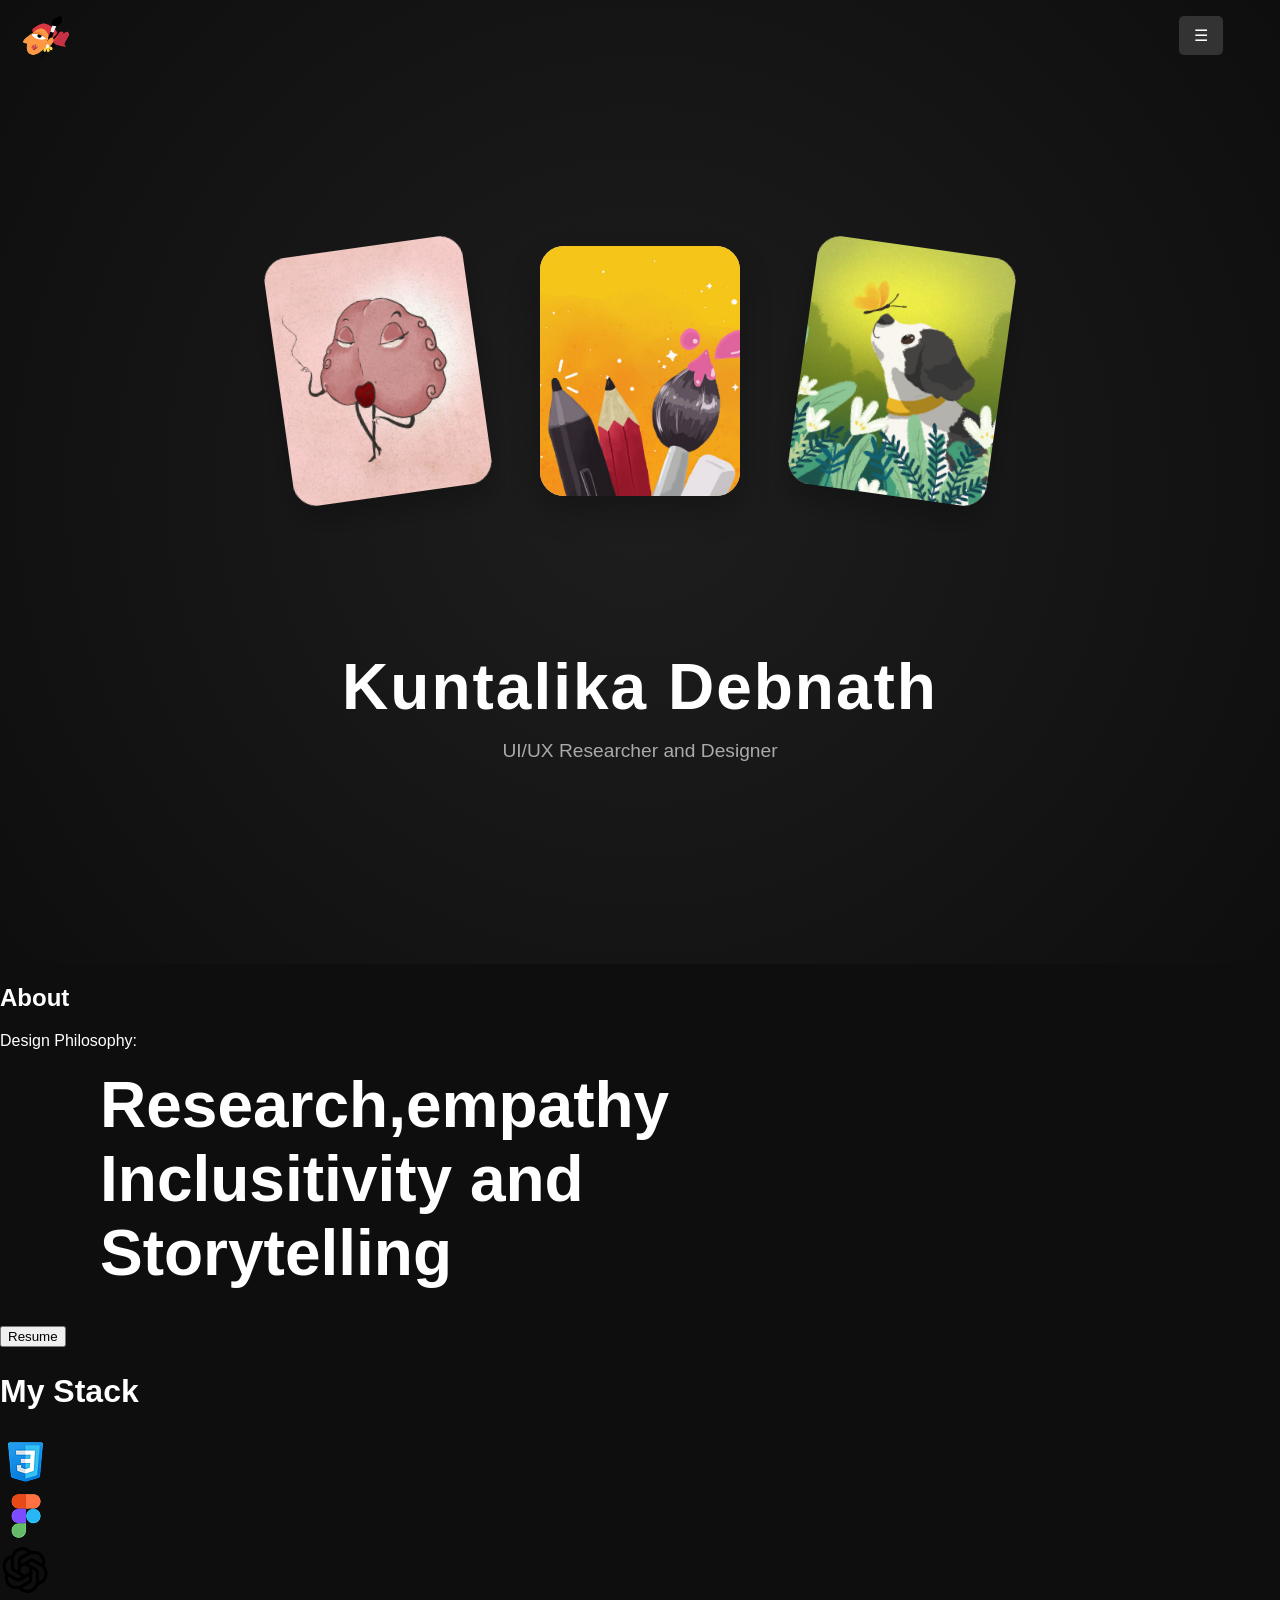
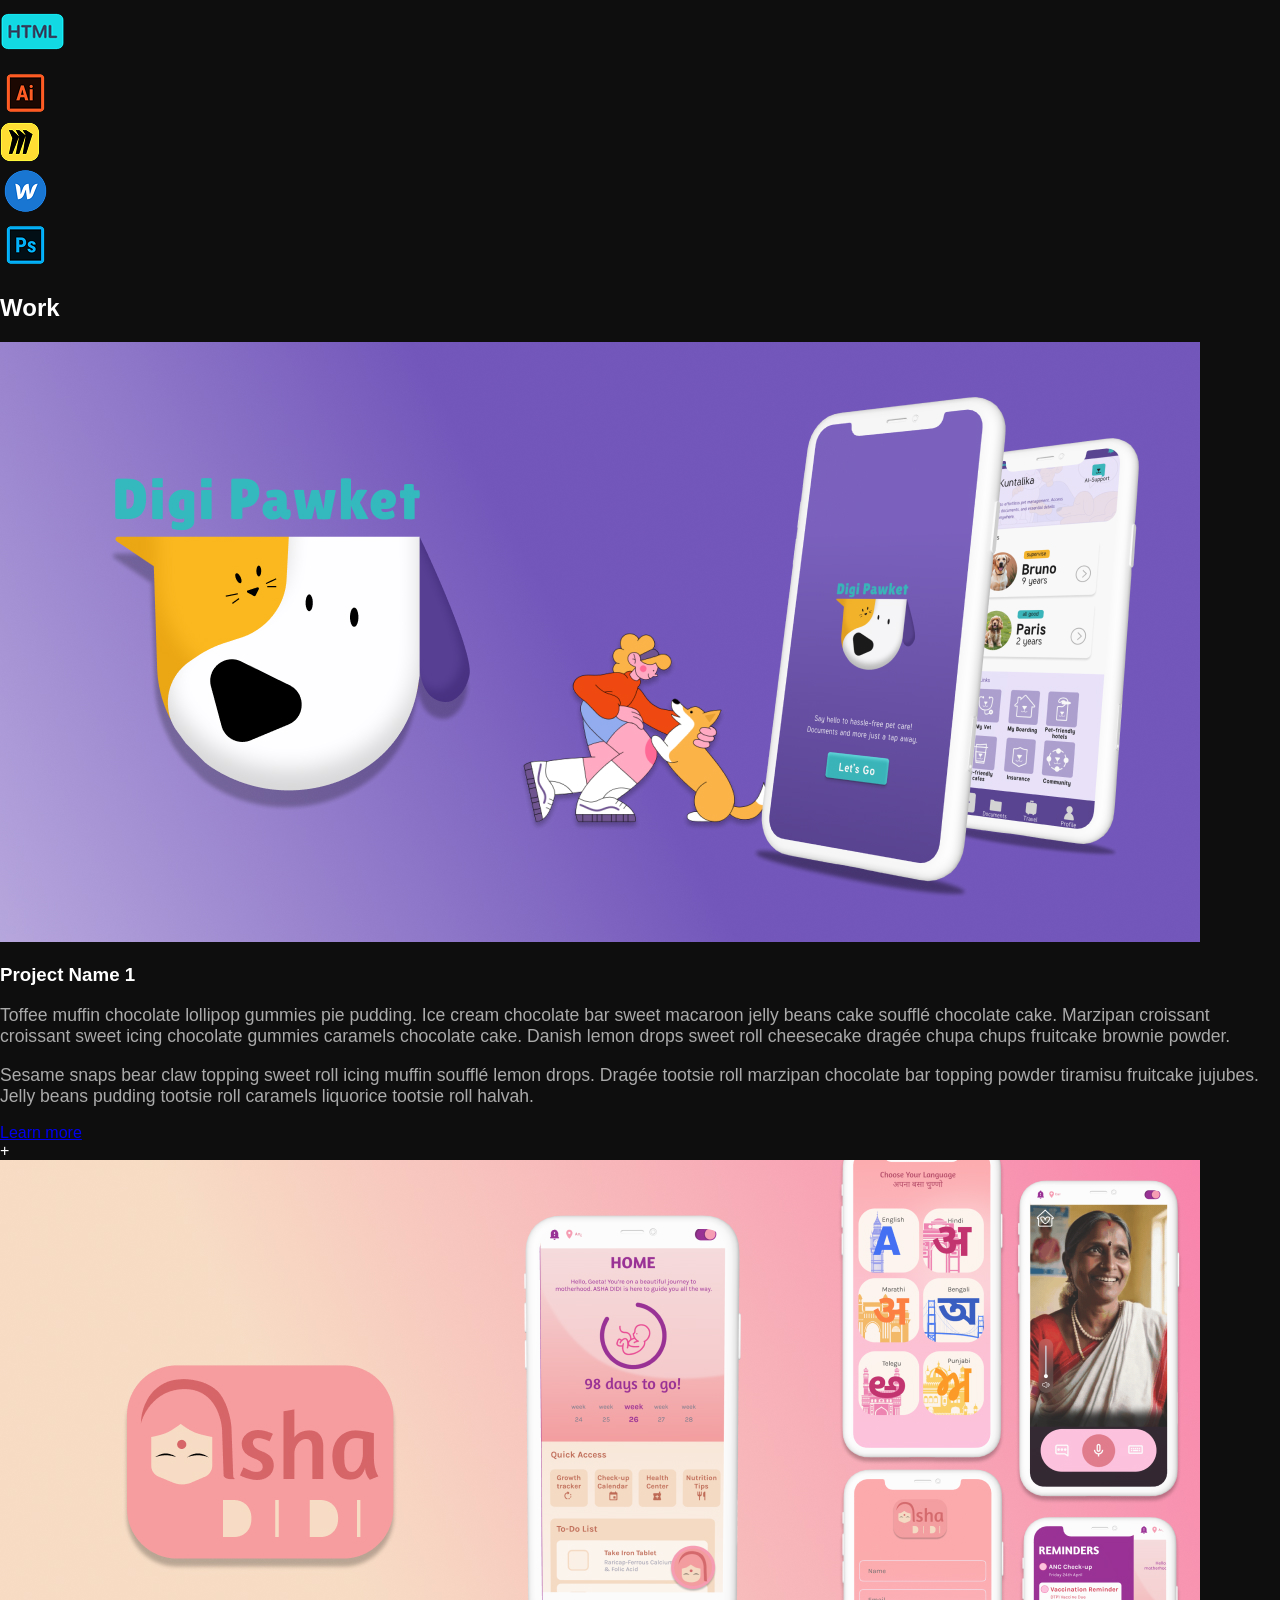
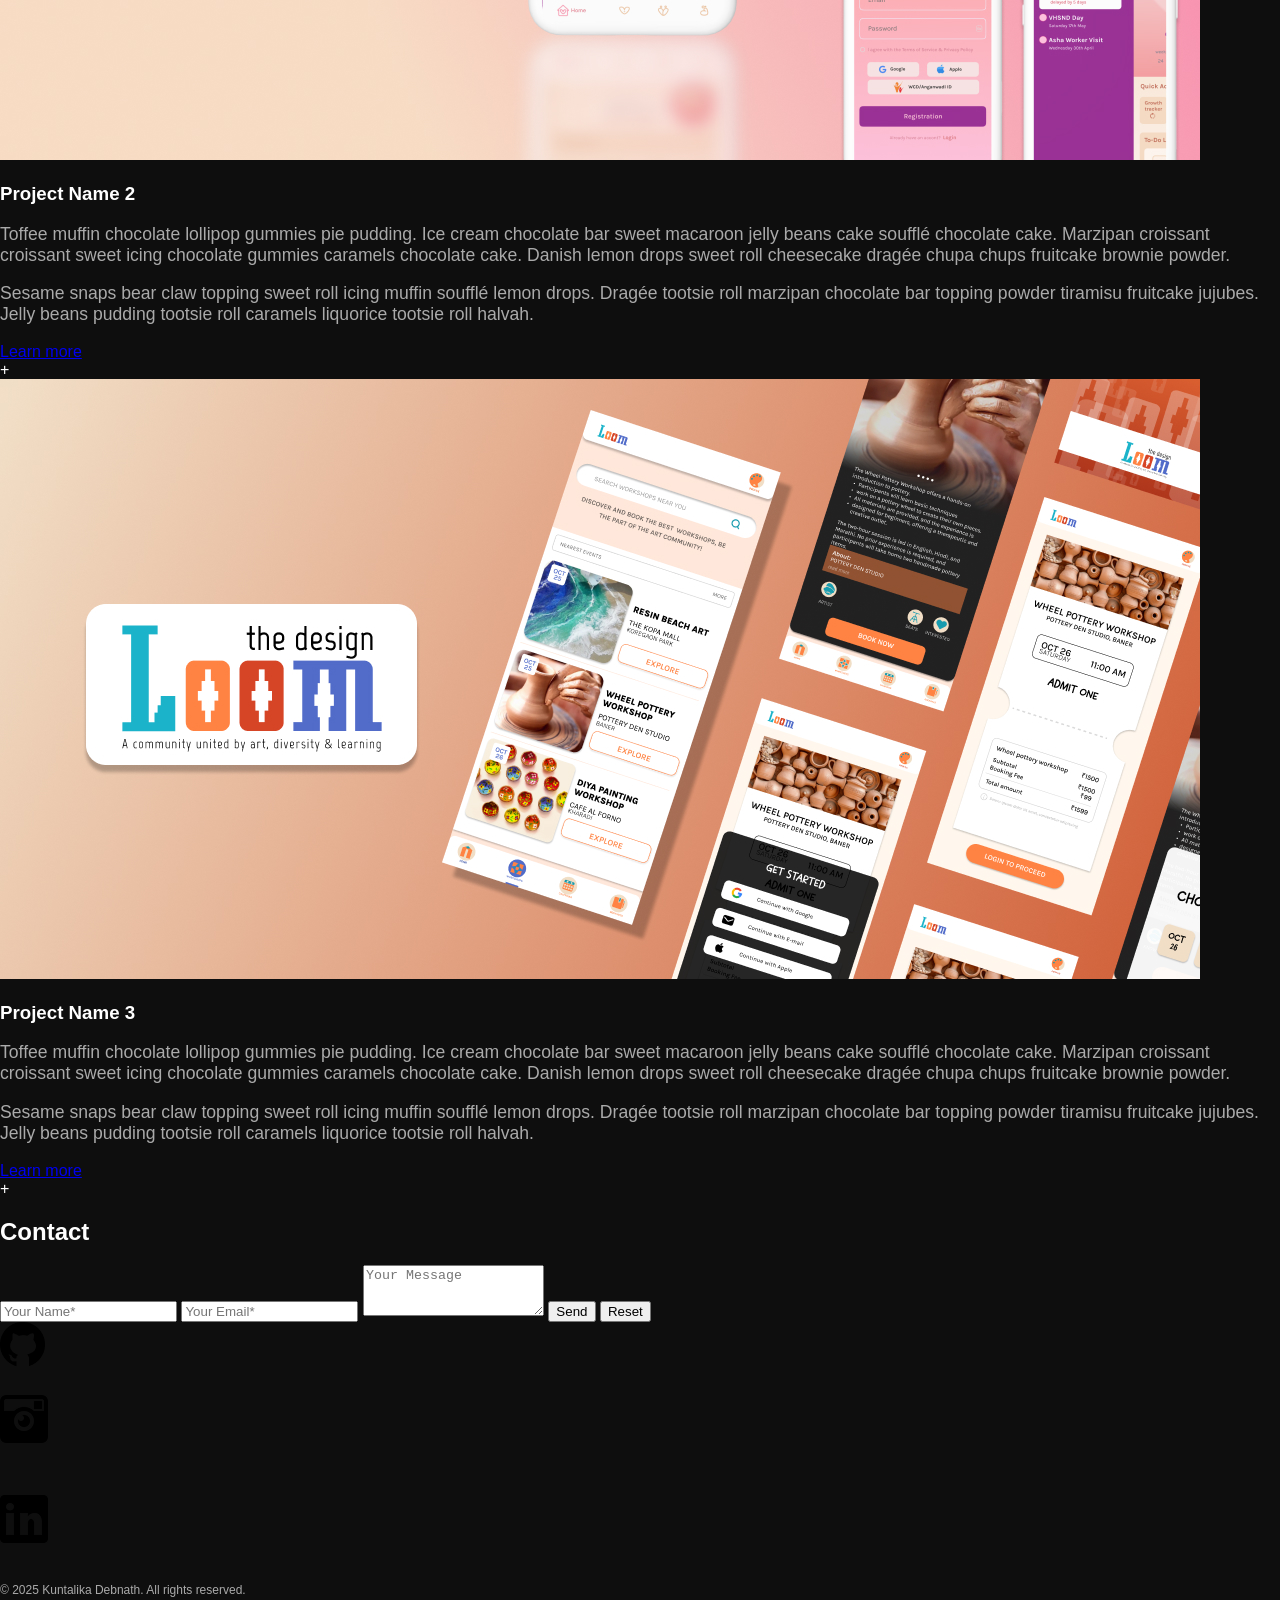
==== index.html @ a4ff0b14 "new changes" ====
<!DOCTYPE html>
<html lang="en">
<head>
  <meta charset="UTF-8" />
  <meta name="viewport" content="width=device-width, initial-scale=1.0"/>
  <title>Kuntalika Debnath Project</title>
  <link rel="stylesheet" href="https://cdn.jsdelivr.net/npm/swiper/swiper-bundle.min.css"/>
  <link rel="stylesheet" href="styles.css"/>
  <!-- GSAP CDN -->
  <script src="https://cdnjs.cloudflare.com/ajax/libs/gsap/3.12.2/gsap.min.js"></script>
  <script src="https://cdn.jsdelivr.net/npm/swiper/swiper-bundle.min.js"></script>
</head>
<body>
  <nav >
    <button id="menu-toggle">☰</button>
    <ul id="menu" class="hidden">
      <li><a href="#home">Home</a></li>
      <li><a href="#about">About</a></li>
      <li><a href="#work">Work</a></li>
      <li><a href="#contact">Contact</a></li>
    </ul>
  </nav>
  <a href="#home" class="skip-link">
    <img src="LOGO.png" alt="Logo" class="logo"/>
  </a>
  <section id="home" class="hero">
    <section class="card-stack">
      <div class="stack-card">
        <img src="real_diva_small.jpg" alt="The Diva in Me" class="card-image" />
      </div>
      <div class="stack-card">
        <img src="creative.jpg" alt="The Diva in Me" class="card-image" />
      </div>
      <div class="stack-card">
        <img src="pets and plants.jpg" alt="The Diva in Me" class="card-image" />
      </div>
    </section>
    <br><br><br><br><br>
    <h1 class="hero-title">Kuntalika Debnath</h1>
    <p class="hero-subtitle">UI/UX Researcher and Designer</p>
  </section>

  <section id="about" class="container">
    <h1 class="about-h1">About</h1>

    <div class="swiper mySwiper">
      <div class="swiper-wrapper">
        <div class="swiper-slide">
          <span class="label">Design Philosophy:<br><br></span>
          <div style="padding-left: 100px;">
            <span style="font-size: 64px;">
              <strong>Research,empathy</strong><br>
                <strong>Inclusitivity and</strong><br>
                <strong>Storytelling</strong>
              </span>
          </div>
        </div>
        <div class="swiper-slide">
          <span class="label">Core strength:<br><br></span>
          <div style="padding-left: 100px;">
            <span style="font-size: 64px;">
              <strong>Research,analysis</strong><br>
               <strong>problem solving and</strong><br>
               <strong>Ideation</strong>
             </span>
          </div>
        </div>
        <div class="swiper-slide">
          <span class="label">Personality fun facts:<br><br></span>
          <div style="padding-left: 100px;">
            <span style="font-size: 64px;">
              <strong>Quirky,extrovert</strong><br>
               <strong>and workaholic</strong><br>
             </span>
          </div>
        </div>
        <div class="swiper-slide">
          <span class="label">What I am looking for?<br><br></span>
          <div style="padding-left: 100px;">
            <span style="font-size: 64px;">
              <strong>Intership role</strong><br>
               <strong>for UXR / UXD</strong><br>
             </span>
          </div>
        </div>
      </div>
      <br><br>
        <!-- Pagination (the "kebab" dots) -->
      <div class="swiper-pagination"></div>
     </div>
     <div class="resume-button-wrapper">
      <button id="resumeBtn" class="custom-button">Resume</button>
    </div>
    
  </section>
  <section class="stack-section">
    <h2 class="stack-title">My Stack</h2>
    <div class="stack-container">
      <div class="my-stack">
        <img src="css.png" alt="Stack 1" class="card-image" />
      </div>
      <div class="my-stack">
        <img src="Figma_mystack.png" alt="Stack 2" class="card-image" />
      </div>
      <div class="my-stack">
        <img src="ChatGPT.png" alt="Stack 3" class="card-image" />
      </div>
      <div class="my-stack">
        <img src="HTML_mystck.png" alt="Stack 4" class="card-image" />
      </div>
      <div class="my-stack">
        <img src="Illustrator_mystack.png" alt="Stack 5" class="card-image" />
      </div>
      <div class="my-stack">
        <img src="Miro.png" alt="Stack 6" class="card-image" />
      </div>
      <div class="my-stack">
        <img src="Webflow_mystack.png" alt="Stack 6" class="card-image" />
      </div>
      <div class="my-stack">
        <img src="Photoshop_mystack.png" alt="Stack 6" class="card-image" />
      </div>
    </div>
  </section>
  <section id="work" class="work-container"> 
    <h1 class="about-h1">Work</h1>
    <div class="cards-container">
      <div class="cards-wrapper" id="cardsWrapper">
      <!-- Card 1 -->
      <div class="card" data-index="0">
          <div class="card-image">
              <img src="card01.jpg" alt="Project 1">
          </div>
          <h3 class="card-title">Project Name 1</h3>
          <!--<p class="card-preview">Tart cake cotton candy candy cookie jujubes croissant candy muffin. Cookie pie liquorice tootsie roll wafer bear claw candy canes cake apple pie. Tiramisu croissant carrot cake toffee ice cream.</p>-->
          
          <div class="card-content">
              <div class="card-full-text">
                  <p>Toffee muffin chocolate lollipop gummies pie pudding. Ice cream chocolate bar sweet macaroon jelly beans cake soufflé chocolate cake. Marzipan croissant croissant sweet icing chocolate gummies caramels chocolate cake. Danish lemon drops sweet roll cheesecake dragée chupa chups fruitcake brownie powder.</p>
                  <p>Sesame snaps bear claw topping sweet roll icing muffin soufflé lemon drops. Dragée tootsie roll marzipan chocolate bar topping powder tiramisu fruitcake jujubes. Jelly beans pudding tootsie roll caramels liquorice tootsie roll halvah.</p>
              </div>
              <div class="card-actions">
                  <a href="#" class="btn">Learn more</a>
              </div>
          </div>
          
          <div class="toggle-indicator">+</div>
          <div class="close-btn"></div>
      </div>
      
      <!-- Card 2 -->
      <div class="card" data-index="1">
          <div class="card-image">
              <img src="card02.jpg" alt="Project 2">
          </div>
          <h3 class="card-title">Project Name 2</h3>
          <!--<p class="card-preview">Tart cake cotton candy candy cookie jujubes croissant candy muffin. Cookie pie liquorice tootsie roll wafer bear claw candy canes cake apple pie. Tiramisu croissant carrot cake toffee ice cream.</p>-->
          
          <div class="card-content">
              <div class="card-full-text">
                  <p>Toffee muffin chocolate lollipop gummies pie pudding. Ice cream chocolate bar sweet macaroon jelly beans cake soufflé chocolate cake. Marzipan croissant croissant sweet icing chocolate gummies caramels chocolate cake. Danish lemon drops sweet roll cheesecake dragée chupa chups fruitcake brownie powder.</p>
                  <p>Sesame snaps bear claw topping sweet roll icing muffin soufflé lemon drops. Dragée tootsie roll marzipan chocolate bar topping powder tiramisu fruitcake jujubes. Jelly beans pudding tootsie roll caramels liquorice tootsie roll halvah.</p>
              </div>
              <div class="card-actions">
                  <a href="#" class="btn">Learn more</a>
              </div>
          </div>
          
          <div class="toggle-indicator">+</div>
          <div class="close-btn"></div>
      </div>
      
      <!-- Card 3 -->
      <div class="card" data-index="2">
          <div class="card-image">
              <img src="card03.jpg" alt="Project 3">
          </div>
          <h3 class="card-title">Project Name 3</h3>
          <!--<p class="card-preview">Tart cake cotton candy candy cookie jujubes croissant candy muffin. Cookie pie liquorice tootsie roll wafer bear claw candy canes cake apple pie. Tiramisu croissant carrot cake toffee ice cream.</p>-->
          
          <div class="card-content">
              <div class="card-full-text">
                  <p>Toffee muffin chocolate lollipop gummies pie pudding. Ice cream chocolate bar sweet macaroon jelly beans cake soufflé chocolate cake. Marzipan croissant croissant sweet icing chocolate gummies caramels chocolate cake. Danish lemon drops sweet roll cheesecake dragée chupa chups fruitcake brownie powder.</p>
                  <p>Sesame snaps bear claw topping sweet roll icing muffin soufflé lemon drops. Dragée tootsie roll marzipan chocolate bar topping powder tiramisu fruitcake jujubes. Jelly beans pudding tootsie roll caramels liquorice tootsie roll halvah.</p>
              </div>
              <div class="card-actions">
                  <a href="#" class="btn">Learn more</a>
              </div>
          </div>
          
          <div class="toggle-indicator">+</div>
          <div class="close-btn"></div>
      </div>
    </div>
    </div>
  </div>
  </section>
  <section id="contact" class="footer-section">
  <footer class="footer">
  <div class="footer-container">
    <h1 class="about-h1">Contact</h1>

    <form class="footer-form" name="FooterForm" onsubmit="return validateFooterForm()" onreset="resetFooterErrors()">
      <input type="text" id="footer-name" name="Name" placeholder="Your Name*" />
      <span id="footer-name-error" class="error-message"></span>

      <input type="email" id="footer-email" name="Email" placeholder="Your Email*" />
      <span id="footer-email-error" class="error-message"></span>

      <textarea id="footer-message" name="Message" rows="3" placeholder="Your Message"></textarea>

      <input type="submit" value="Send" sty/>
      <input type="reset" value="Reset" class="custom-button"/>
    </form>
    <div class="footer-info">
      <section class="stack-container">
        <div class="my-stack">
          <img src="git 45.png" alt="Github" class="github-icon" />
        </div>
        <div class="my-stack">
          <img src="Instagram Old.png" alt="Instagram" class="card-image" />
        </div>
        <div class="my-stack">
          <img src="LinkedIn.png" alt="LinkedIn" class="card-image" />
        </div>  
      </section>
      <p style="font-size: 12px;">&copy; 2025 Kuntalika Debnath. All rights reserved.</p>
    </div>
  </div>
</footer>
</section>
  <script src="script.js"></script>
</body>
</html>
---- styles.css ----
body {
    margin: 0;
    font-family: 'Poppins', sans-serif;
    background-color: #0e0e0e;
    color: #ffffff;
    overflow-x: hidden;
  }
  
  .hero {
    height: 100vh;
    display: flex;
    flex-direction: column;
    justify-content: center;
    align-items: center;
    text-align: center;
    background: radial-gradient(circle at center, #1e1e1e, #0e0e0e);
    padding: 2rem;
    position: relative;
  }
  
  .hero-title {
    font-size: 4rem;
    font-weight: bold;
    letter-spacing: 2px;
    margin: 0;
  }
  
  .hero-subtitle {
    font-size: 1.2rem;
    color: #aaa;
    margin-top: 1rem;
  }
  
  .card-stack {
    display: flex;
    justify-content: center;
    /*flex-wrap: wrap;*/
    align-items: center;
    gap: 2rem;
    padding: 4rem;
    perspective: 1000px;
    transform-style: preserve-3d;
    position: relative;
  }
  
  .stack-card {
    width: 200px;
    height: 250px;
    background: #ddd;
    border-radius: 24px;
    display: flex;
    justify-content: center;
    align-items: start;
    font-weight: bold;
    color: #fff;
    /*padding: 20px;*/
    box-shadow: 0 15px 30px rgba(0,0,0,0.25);
    transition: transform 0.1s ease;
  }
 
 
  
  /*.stack-card:hover {
    box-shadow: 0 15px 30px rgba(0, 0, 0, 0.6);
  }*/

  .stack-card:hover {
    box-shadow: 0 20px 40px rgba(0, 0, 0, 0.5);
    transition: box-shadow 0.3s ease-in-out;
}

nav {
  position: fixed;
  top: 1rem;
  right: 1rem;
  z-index: 1000;
}

#menu-toggle {
  background-color: #333;
  color: white;
  border: none;
  padding: 10px 15px;
  font-size: 16px;
  cursor: pointer;
  border-radius: 5px;
}
.logo {
  position: fixed;
  height: 50px;
  margin-top: 8px;
  margin-left: 16px;
  z-index: 999;
}
ul#menu {
  list-style-type: none;
  padding: 0;
  margin-top: 10px;
  background-color: #444;
  border-radius: 5px;
  overflow: hidden;
  max-height: 0;
  transition: max-height 0.4s ease-out;
}

ul#menu.show {
  max-height: 500px; /* enough to show all items */
  transition: max-height 0.4s ease-in;
}

ul#menu li a {
  display: block;
  color: white;
  padding: 10px 15px;
  text-decoration: none;
}

ul#menu li a:hover {
  background-color: #555;
}

.stack-card img.card-image {
  width: 100%;
  height: 100%;
  object-fit: cover;
  border-radius: inherit;
}

/* Initial Hidden State for About Sections */
.about-section {
  opacity: 1;
  padding: 10px;
  color: #fff;
  background-color: #333;
  border-style: hidden;
 
  box-shadow: 0 2px 10px rgba(0, 0, 0, 0.2);
}

.about-container {
  display: flex;
  flex-direction: column;
  gap: 20px;
  overflow: visible; /* Prevent overflow visibility */
  height: 200px; /* Adjust as needed */
}


@keyframes rollUp {
  0% {
    transform: translateY(0); /* Start at the top */
  }
  100% {
    transform: translateY(-100%); /* Move all the way up, hiding the first section */
  }
}

.hero {
  padding: 2rem;
}

h2 {
  font-size: 2rem;
  color: #ffffff;
}

p {
  font-size: 1.1rem;
  color: #aaa;
}


html {
  scroll-behavior: smooth;
}
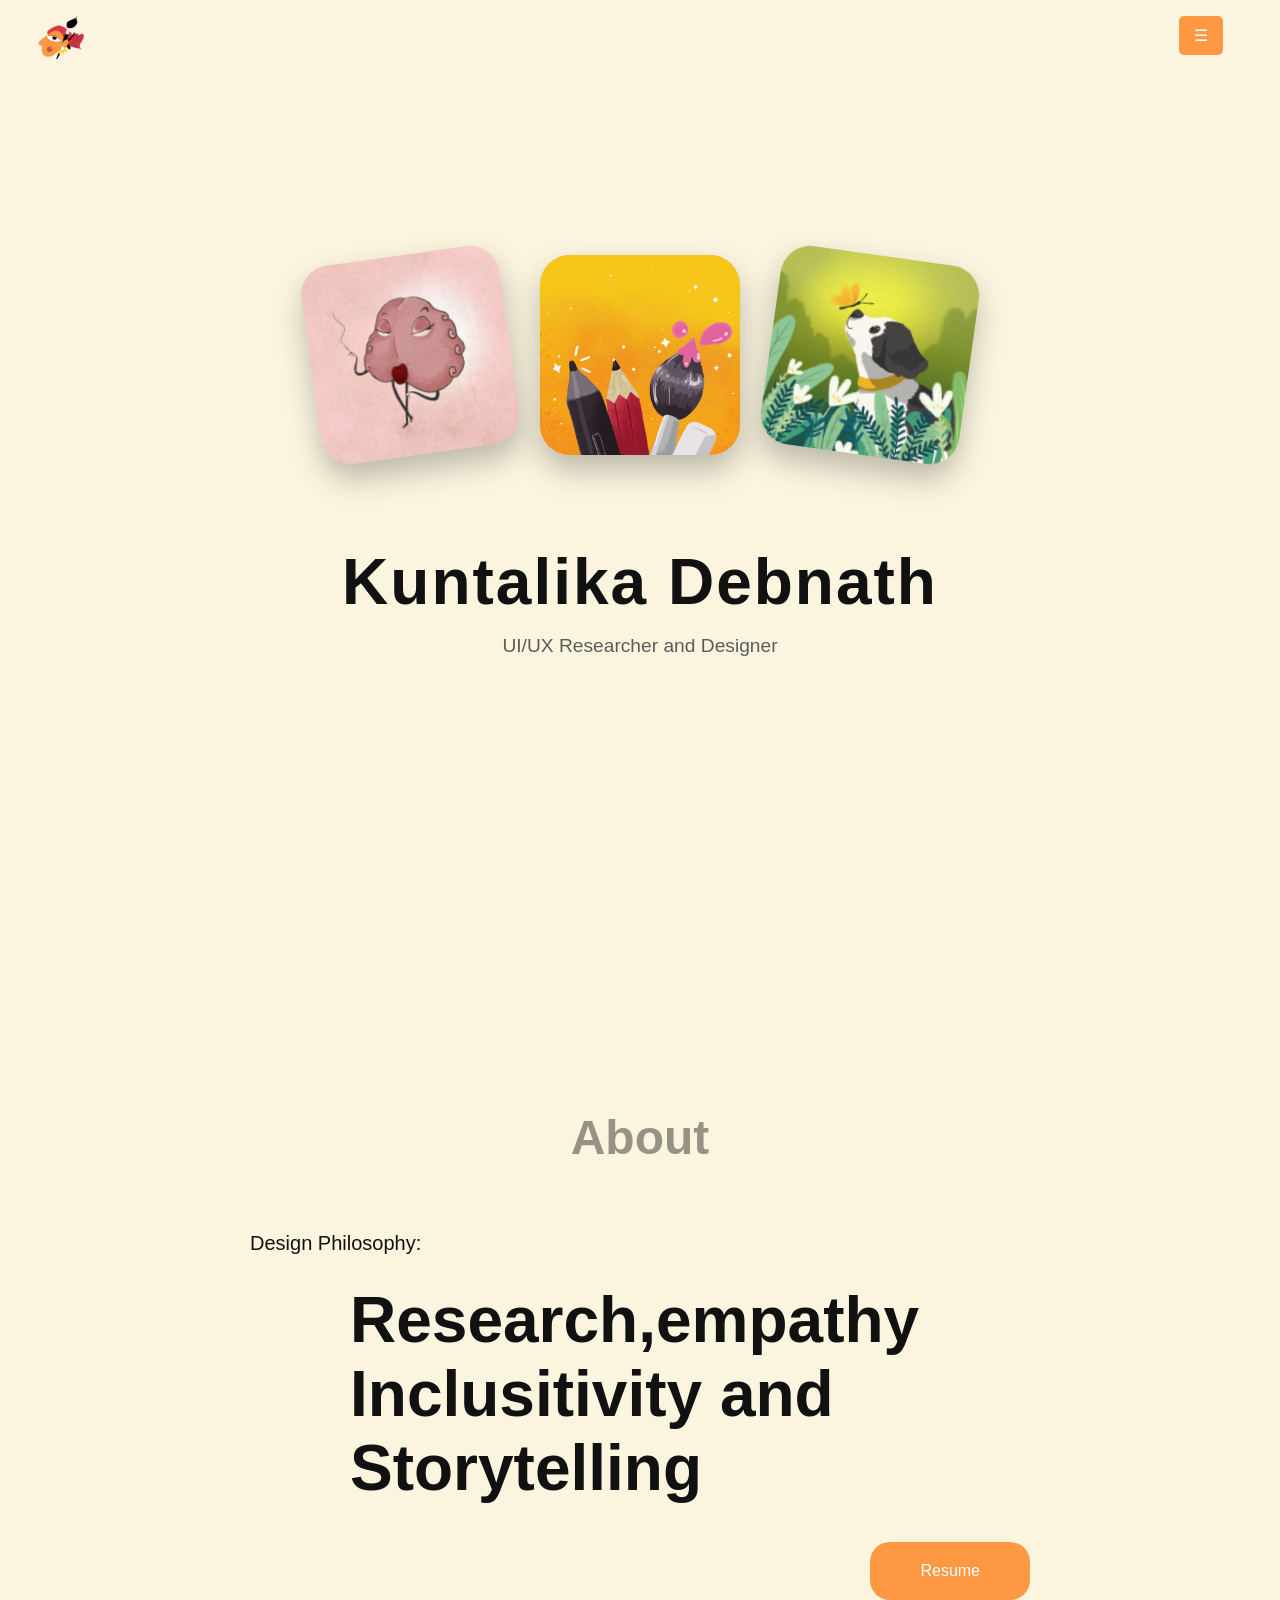
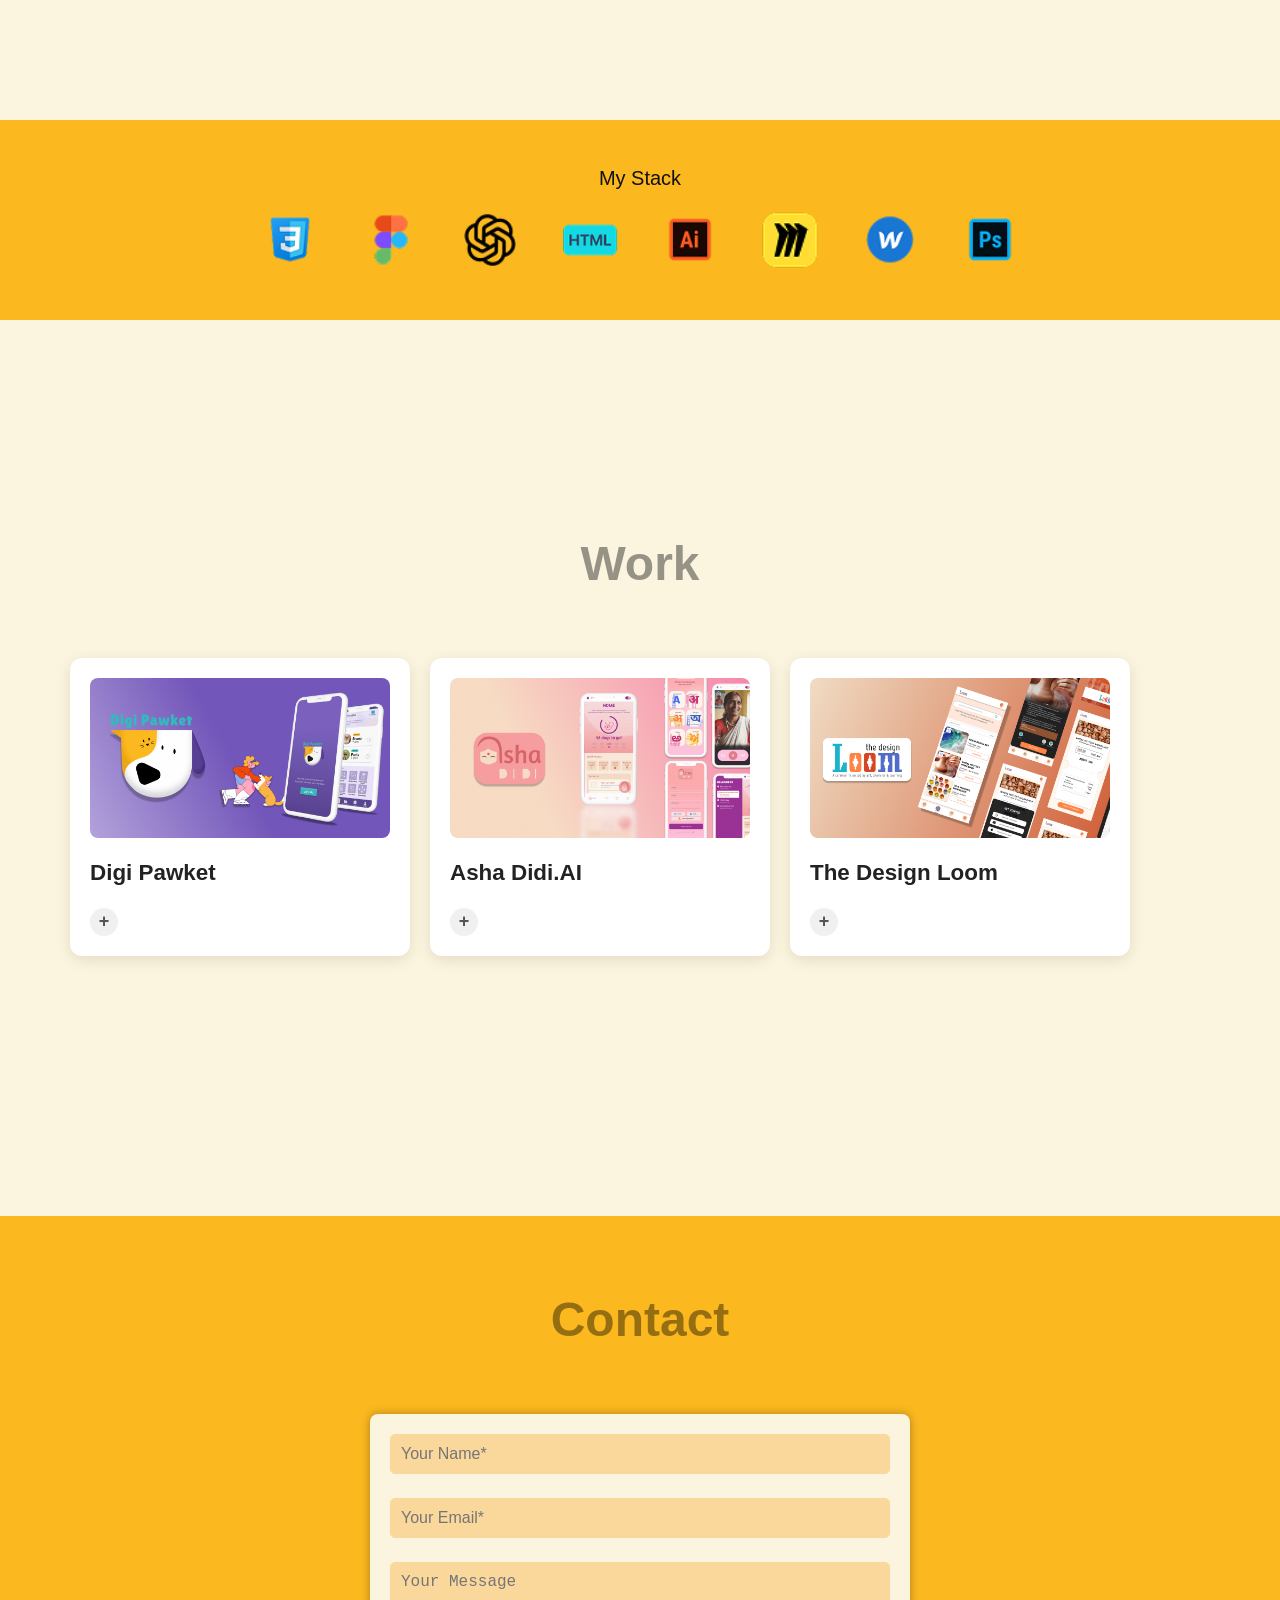
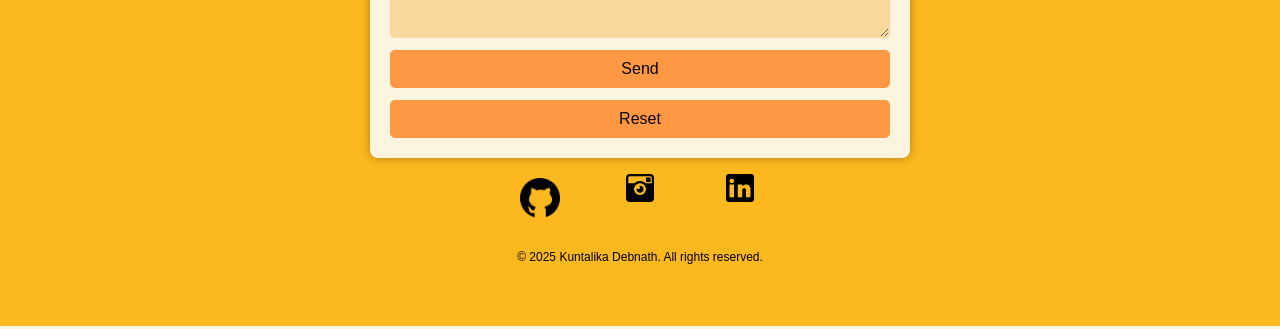
==== commit 18a3dafd: "new changes" ====
--- a/index.html
+++ b/index.html
@@ -131,7 +131,7 @@
           <div class="card-image">
               <img src="card01.jpg" alt="Project 1">
           </div>
-          <h3 class="card-title">Project Name 1</h3>
+          <h3 class="card-title">Digi Pawket</h3>
           <!--<p class="card-preview">Tart cake cotton candy candy cookie jujubes croissant candy muffin. Cookie pie liquorice tootsie roll wafer bear claw candy canes cake apple pie. Tiramisu croissant carrot cake toffee ice cream.</p>-->
           
           <div class="card-content">
@@ -153,7 +153,7 @@
           <div class="card-image">
               <img src="card02.jpg" alt="Project 2">
           </div>
-          <h3 class="card-title">Project Name 2</h3>
+          <h3 class="card-title">Asha Didi.AI</h3>
           <!--<p class="card-preview">Tart cake cotton candy candy cookie jujubes croissant candy muffin. Cookie pie liquorice tootsie roll wafer bear claw candy canes cake apple pie. Tiramisu croissant carrot cake toffee ice cream.</p>-->
           
           <div class="card-content">
@@ -175,7 +175,7 @@
           <div class="card-image">
               <img src="card03.jpg" alt="Project 3">
           </div>
-          <h3 class="card-title">Project Name 3</h3>
+          <h3 class="card-title">The Design Loom</h3>
           <!--<p class="card-preview">Tart cake cotton candy candy cookie jujubes croissant candy muffin. Cookie pie liquorice tootsie roll wafer bear claw candy canes cake apple pie. Tiramisu croissant carrot cake toffee ice cream.</p>-->
           
           <div class="card-content">
--- a/styles.css
+++ b/styles.css
@@ -1,22 +1,22 @@
 body {
     margin: 0;
     font-family: 'Poppins', sans-serif;
-    background-color: #0e0e0e;
-    color: #ffffff;
+    background: #fbf5df;
+  color: #111;
     overflow-x: hidden;
   }
-  
+
   .hero {
-    height: 100vh;
-    display: flex;
-    flex-direction: column;
-    justify-content: center;
-    align-items: center;
-    text-align: center;
-    background: radial-gradient(circle at center, #1e1e1e, #0e0e0e);
-    padding: 2rem;
-    position: relative;
-  }
+  height: 100vh;
+  display: flex;
+  flex-direction: column;
+  justify-content: center;
+  align-items: center;
+  text-align: center;
+  padding: 1rem;
+  position: relative;
+  margin-bottom: 2rem; /* Added spacing instead of full height */
+}
   
   .hero-title {
     font-size: 4rem;
@@ -27,7 +27,7 @@
   
   .hero-subtitle {
     font-size: 1.2rem;
-    color: #aaa;
+    color: #5b5b5b;
     margin-top: 1rem;
   }
   
@@ -36,8 +36,7 @@
     justify-content: center;
     /*flex-wrap: wrap;*/
     align-items: center;
-    gap: 2rem;
-    padding: 4rem;
+    
     perspective: 1000px;
     transform-style: preserve-3d;
     position: relative;
@@ -45,9 +44,9 @@
   
   .stack-card {
     width: 200px;
-    height: 250px;
-    background: #ddd;
-    border-radius: 24px;
+    height: 200px;
+    background: #ccc;
+    border-radius: 30px;
     display: flex;
     justify-content: center;
     align-items: start;
@@ -77,7 +76,7 @@
 }
 
 #menu-toggle {
-  background-color: #333;
+  background-color: #FF9843;
   color: white;
   border: none;
   padding: 10px 15px;
@@ -88,9 +87,9 @@
 .logo {
   position: fixed;
   height: 50px;
-  margin-top: 8px;
-  margin-left: 16px;
-  z-index: 999;
+  left: 1rem;
+  z-index: 1000;
+  padding: 10px 15px;
 }
 ul#menu {
   list-style-type: none;
@@ -126,53 +125,625 @@
   border-radius: inherit;
 }
 
-/* Initial Hidden State for About Sections */
-.about-section {
-  opacity: 1;
-  padding: 10px;
-  color: #fff;
-  background-color: #333;
-  border-style: hidden;
- 
-  box-shadow: 0 2px 10px rgba(0, 0, 0, 0.2);
-}
-
-.about-container {
+/* Rolling container */
+.about-scroll {
   display: flex;
   flex-direction: column;
-  gap: 20px;
-  overflow: visible; /* Prevent overflow visibility */
-  height: 200px; /* Adjust as needed */
-}
-
-
-@keyframes rollUp {
+  animation: smooth-scroll 10s linear infinite;
+}
+
+.about-scroll > span {
+  height: 40px;
+  width: 100%;
+  line-height: 40px;
+  text-align: center;
+  font-size: 16px;
+  color: #333;
+}
+
+.custom-button {
+  display: inline-block;
+  padding: 20px 50px;         /* Increased padding for bigger button */
+  font-size: 16px;
+  border-radius: 20px;   /* Optional: rounded corners */
+  background-color: #FF9843;
+  color: white; /* Optional: background color */
+  border: none;
+  cursor: pointer;
+  transition: background-color 0.3s ease;
+}
+
+.button-wrapper {
+  text-align: left;
+  margin-top: 8px;
+}
+
+/* Keyframes for vertical scroll */
+@keyframes smooth-scroll {
   0% {
-    transform: translateY(0); /* Start at the top */
+    transform: translateY(0);
+  }
+  5% {
+    transform: translateY(0);
+  }
+  10% {
+    transform: translateY(-1em);
+  }
+  30% {
+    transform: translateY(-1em);
+  }
+  35% {
+    transform: translateY(-2em);
+  }
+  55% {
+    transform: translateY(-2em);
+  }
+  60% {
+    transform: translateY(-3em);
+  }
+  80% {
+    transform: translateY(-3em);
+  }
+  85% {
+    transform: translateY(-4em);
   }
   100% {
-    transform: translateY(-100%); /* Move all the way up, hiding the first section */
-  }
-}
-
-.hero {
-  padding: 2rem;
-}
+    transform: translateY(-4em);
+  }
+}
+
+/*.hero {
+  padding: 0.5rem;
+  margin-bottom: 1rem;
+}*/
 
 h2 {
   font-size: 2rem;
   color: #ffffff;
 }
 
-p {
-  font-size: 1.1rem;
-  color: #aaa;
-}
-
-
-html {
-  scroll-behavior: smooth;
-}
-
-
-
+.about-h1{
+    max-width: 600px;
+    padding: 20px;
+    margin: 50px auto;
+    font-size: clamp(1rem, 7vw, 3rem);
+    text-align: center;
+    line-height: 1;
+    font-family: sans-serif;
+    color: rgba(0, 0, 0, 0.4);
+}
+
+.about-wrapper {
+  width: 1000px;
+  height: 40px; /* Height of a single line */
+  overflow: hidden;
+  
+}
+
+.container{
+  padding-top: 80px;    /* Adjust as needed */
+  padding-bottom: 80px;  /* Reduced to bring next section closer */
+  padding-left: 250px;
+  padding-right: 250px;
+  margin-bottom: 40px;
+}
+
+.label {
+  display: block;
+  font-size: 20px;
+  margin-bottom: 5px;
+  font-weight: normal;
+  text-align: left;
+}
+
+
+.stack-section {
+  background-color: #FBB81F; /* light yellow */
+  left: 1rem;
+  z-index: 1000;
+  padding: 30px 15px;
+  text-align: center;
+}
+
+.stack-title {
+  font-size: 20px;
+  margin-bottom: 20px;
+  font-weight: normal;
+  justify-content: left;
+  color: #111;
+}
+
+.stack-container {
+  display: flex;
+  flex-wrap: wrap;
+  gap: 20px;
+  justify-content: center;
+}
+
+.my-stack {
+  width: 80px;
+  height: 80px;
+  border-radius: 5px;
+  overflow: hidden;
+  display: flex;
+  align-items: center;
+  justify-content: center;
+}
+
+.my-stack img.card-image {
+  width: 70%;
+  height: 70%;
+  object-fit: contain;
+  background-color: transparent;
+}
+
+/* Swiper styles */
+.swiper {
+  width: 100%;
+  max-width: 900px;
+  margin: auto;
+}
+
+.swiper-slide {
+  display: flex;
+  flex-direction: column;
+  font-size: 64px;
+  text-align: left;
+}
+
+
+.swiper-button-next{
+  color: #ff9843;
+  left: 50px;
+}
+
+.swiper-button-prev {
+  color: #ff9843;
+}
+
+.swiper-pagination {
+  position: relative;
+  padding-top: 1px;
+  bottom: 10px;
+  display: flex;
+  justify-content: center;
+  gap: 8px;
+}
+
+.swiper-pagination-bullet {
+  background-color: #FF9843;
+  /*width: 10px;
+  height: 10px;
+  border-radius: 50%;
+  opacity: 0.5;
+  transition: all 0.3s ease;*/
+}
+
+.swiper-pagination-bullet-active {
+  background-color: #FF9843;
+  /*width: 20px;
+  opacity: 1;*/
+}
+
+
+
+.resume-button-wrapper {
+  display: flex;
+  justify-content: right;
+  
+}
+
+/*Work Section*/
+
+.cards-container {
+  display: flex;
+  flex-wrap: wrap;
+  gap: 32px;
+  justify-content: center;
+}
+
+.cards-wrapper {
+  display: flex;
+  position: relative;
+  height: auto;
+  transition: transform 0.5s ease;
+}
+        
+.card {
+    flex: 0 0 300px;
+    height: 100%;
+    padding: 20px;
+    background-color: #ffffff;
+    margin-right: 20px;
+    border-radius: 12px;
+    box-shadow: 0 4px 15px rgba(0, 0, 0, 0.1);
+    cursor: pointer;
+    overflow: hidden;
+    position: relative;
+    transition: all 0.3s ease;
+}
+
+.card.active {
+    flex: 0 0 600px;
+    cursor: default;
+}
+
+.card:hover:not(.active) {
+    transform: translateY(-10px);
+    box-shadow: 0 12px 30px rgba(0, 0, 0, 0.15);
+}
+
+.card-image {
+    height: 160px;
+    width: 100%;
+    border-radius: 8px;
+    background-color: #FF9843;
+    overflow: hidden;
+    margin-bottom: 20px;
+}
+
+.card-image img {
+    width: 100%;
+    height: 100%;
+    object-fit: cover;
+}
+
+.card-title {
+    font-size: 1.4rem;
+    font-weight: 600;
+    margin-bottom: 10px;
+    color: #222;
+}
+
+.card-preview {
+    margin-bottom: 15px;
+    color: #666;
+    line-height: 1.5;
+}
+
+.toggle-indicator {
+    position: absolute;
+    bottom: 20px;
+    left: 20px;
+    width: 28px;
+    height: 28px;
+    border-radius: 50%;
+    background-color: #f0f0f0;
+    display: flex;
+    align-items: center;
+    justify-content: center;
+    cursor: pointer;
+    transition: all 0.3s ease;
+    font-size: 18px;
+    font-weight: bold;
+    color: #555;
+    z-index: 2;
+}
+
+.toggle-indicator:hover {
+    background-color: #e0e0e0;
+}
+
+.active .toggle-indicator {
+    bottom: 20px;
+    left: 20px;
+}
+
+.card-content {
+    display: none;
+    opacity: 0;
+    transition: opacity 0.3s ease;
+    margin-bottom: 50px;
+}
+
+.active .card-content {
+    display: block;
+    opacity: 1;
+    animation: fadeIn 0.5s ease forwards;
+    animation-delay: 0.2s;
+}
+
+.card-full-text {
+    margin-bottom: 20px;
+    line-height: 1.6;
+}
+
+.card-actions {
+    margin-top: 20px;
+    margin-bottom: 30px;
+}
+
+.btn {
+    display: inline-block;
+    padding: 10px 20px;
+    background-color: #FF9843;
+    color: white;
+    text-decoration: none;
+    border-radius: 4px;
+    font-weight: 500;
+    transition: background-color 0.3s ease;
+}
+
+
+.close-btn {
+    position: absolute;
+    top: 15px;
+    right: 15px;
+    width: 30px;
+    height: 30px;
+    border-radius: 50%;
+    background-color: rgba(0, 0, 0, 0.1);
+    display: flex;
+    align-items: center;
+    justify-content: center;
+    cursor: pointer;
+    opacity: 0;
+    visibility: hidden;
+    transition: all 0.3s ease;
+}
+
+.active .close-btn {
+    opacity: 1;
+    visibility: visible;
+}
+
+.close-btn:hover {
+    background-color: rgba(0, 0, 0, 0.2);
+}
+
+.close-btn::before,
+.close-btn::after {
+    content: '';
+    position: absolute;
+    width: 15px;
+    height: 2px;
+    background-color: #333;
+}
+
+.close-btn::before {
+    transform: rotate(45deg);
+}
+
+.close-btn::after {
+    transform: rotate(-45deg);
+}
+
+.navigation {
+    display: flex;
+    justify-content: center;
+    margin-top: 30px;
+}
+
+.nav-btn {
+    width: 40px;
+    height: 40px;
+    border-radius: 50%;
+    background-color: #fff;
+    border: 1px solid #ddd;
+    margin: 0 10px;
+    cursor: pointer;
+    display: flex;
+    align-items: center;
+    justify-content: center;
+    transition: all 0.3s ease;
+}
+
+.nav-btn:hover {
+    background-color: #f0f0f0;
+}
+
+.nav-btn.disabled {
+    opacity: 0.5;
+    cursor: not-allowed;
+}
+
+.nav-btn::before {
+    content: '';
+    border: solid #333;
+    border-width: 0 2px 2px 0;
+    display: inline-block;
+    padding: 3px;
+}
+
+.prev-btn::before {
+    transform: rotate(135deg);
+    margin-left: 3px;
+}
+
+.next-btn::before {
+    transform: rotate(-45deg);
+    margin-right: 3px;
+}
+
+@keyframes fadeIn {
+    from {
+        opacity: 0;
+    }
+    to {
+        opacity: 1;
+    }
+}
+
+@media (max-width: 768px) {
+    .card {
+        flex: 0 0 260px;
+    }
+    
+    .card.active {
+        flex: 0 0 500px;
+    }
+}
+
+@media (max-width: 576px) {
+    .card {
+        flex: 0 0 220px;
+    }
+    
+    .card.active {
+        flex: 0 0 400px;
+    }
+    
+    .section-title {
+        font-size: 2rem;
+    }
+}
+
+.work-container {
+  position: relative;
+  height: auto; /* or 100vh, or whatever makes sense */
+  padding-top: 150px;    /* Adjust as needed */
+  padding-bottom: 80px;  /* Reduced to bring next section closer */
+  overflow: hidden;
+}
+
+.cards-wrapper.shift-0 {
+  transform: translateX(100px); /* First card expands → shift right */
+}
+
+.cards-wrapper.shift-1 {
+  transform: translateX(0); /* Middle card expands → stay centered */
+}
+
+.cards-wrapper.shift-2 {
+  transform: translateX(-100px); /* Last card expands → shift left */
+}
+
+/* Contact Section */
+.footer-section {
+  background-color: #FBB81F; /* light yellow */
+  margin-top: 220px;
+  text-align: center;
+}
+
+.footer-form-container {
+  max-width: 600px;
+  margin: 0 auto;
+}
+
+.footer-form-container h2 {
+  font-size: 32px;
+  margin-bottom: 20px;
+  font-weight: bold;
+}
+
+.contact-form {
+  display: flex;
+  flex-direction: column;
+  gap: 15px;
+}
+
+.contact-form input,
+.contact-form textarea {
+  padding: 12px;
+  font-size: 16px;
+  border: none;
+  border-radius: 5px;
+  width: 100%;
+}
+
+.contact-form textarea {
+  height: 120px;
+  resize: vertical;
+}
+
+.contact-form button {
+  padding: 12px;
+  font-size: 16px;
+  background-color: black;
+  color: white;
+  border: none;
+  border-radius: 5px;
+  cursor: pointer;
+}
+
+.contact-form button:hover {
+  background-color: #333;
+}
+
+
+/* Footer */
+.footer {
+  background-color:none ;
+  color: black;
+  padding-top: 10px;
+  padding-bottom: 20px;
+}
+
+.footer-container {
+  display: flex;
+  flex-direction: column;
+  align-items: center;
+}
+
+.footer-info {
+  text-align: center;
+  margin-bottom: 30px;
+}
+
+.footer-info a {
+  color: #FF9843;
+  text-decoration: none;
+}
+.footer-info a:hover {
+  text-decoration: underline;
+}
+
+.footer-form {
+  background-color: #fbf5df;
+  padding: 20px;
+  border-radius: 8px;
+  max-width: 500px;
+  width: 100%;
+  box-shadow: 0 0 10px rgba(0,0,0,0.3);
+  color: #fff;
+  display: flex;
+  flex-direction: column;
+  gap: 12px;
+}
+
+.footer-form input[type="text"],
+.footer-form input[type="email"],
+.footer-form textarea {
+  padding: 10px;
+  border-radius: 5px;
+  border: 1px solid #fad89c;
+  font-size: 16px;
+  background-color: #fad89c;
+  color: #060606;
+}
+
+.footer-form input[type="submit"],
+.footer-form input[type="reset"] {
+  background-color: #FF9843;
+  border: none;
+  padding: 10px;
+  font-size: 16px;
+  color: #060606;
+  border-radius: 5px;
+  cursor: pointer;
+}
+
+.footer-form input[type="submit"]:hover,
+.footer-form input[type="reset"]:hover {
+  background-color: #FF9843;
+}
+
+.github-icon {
+  width: 40px;
+  height: 40px;
+  object-fit: contain; /* Keeps image aspect ratio */
+  margin: 0 8px;        /* Optional: adds spacing between icons */
+  vertical-align: middle;
+}
+
+
+.error-message {
+  font-size: 14px;
+  color: #ff4d4d;
+}
+
+
+
+
+
+
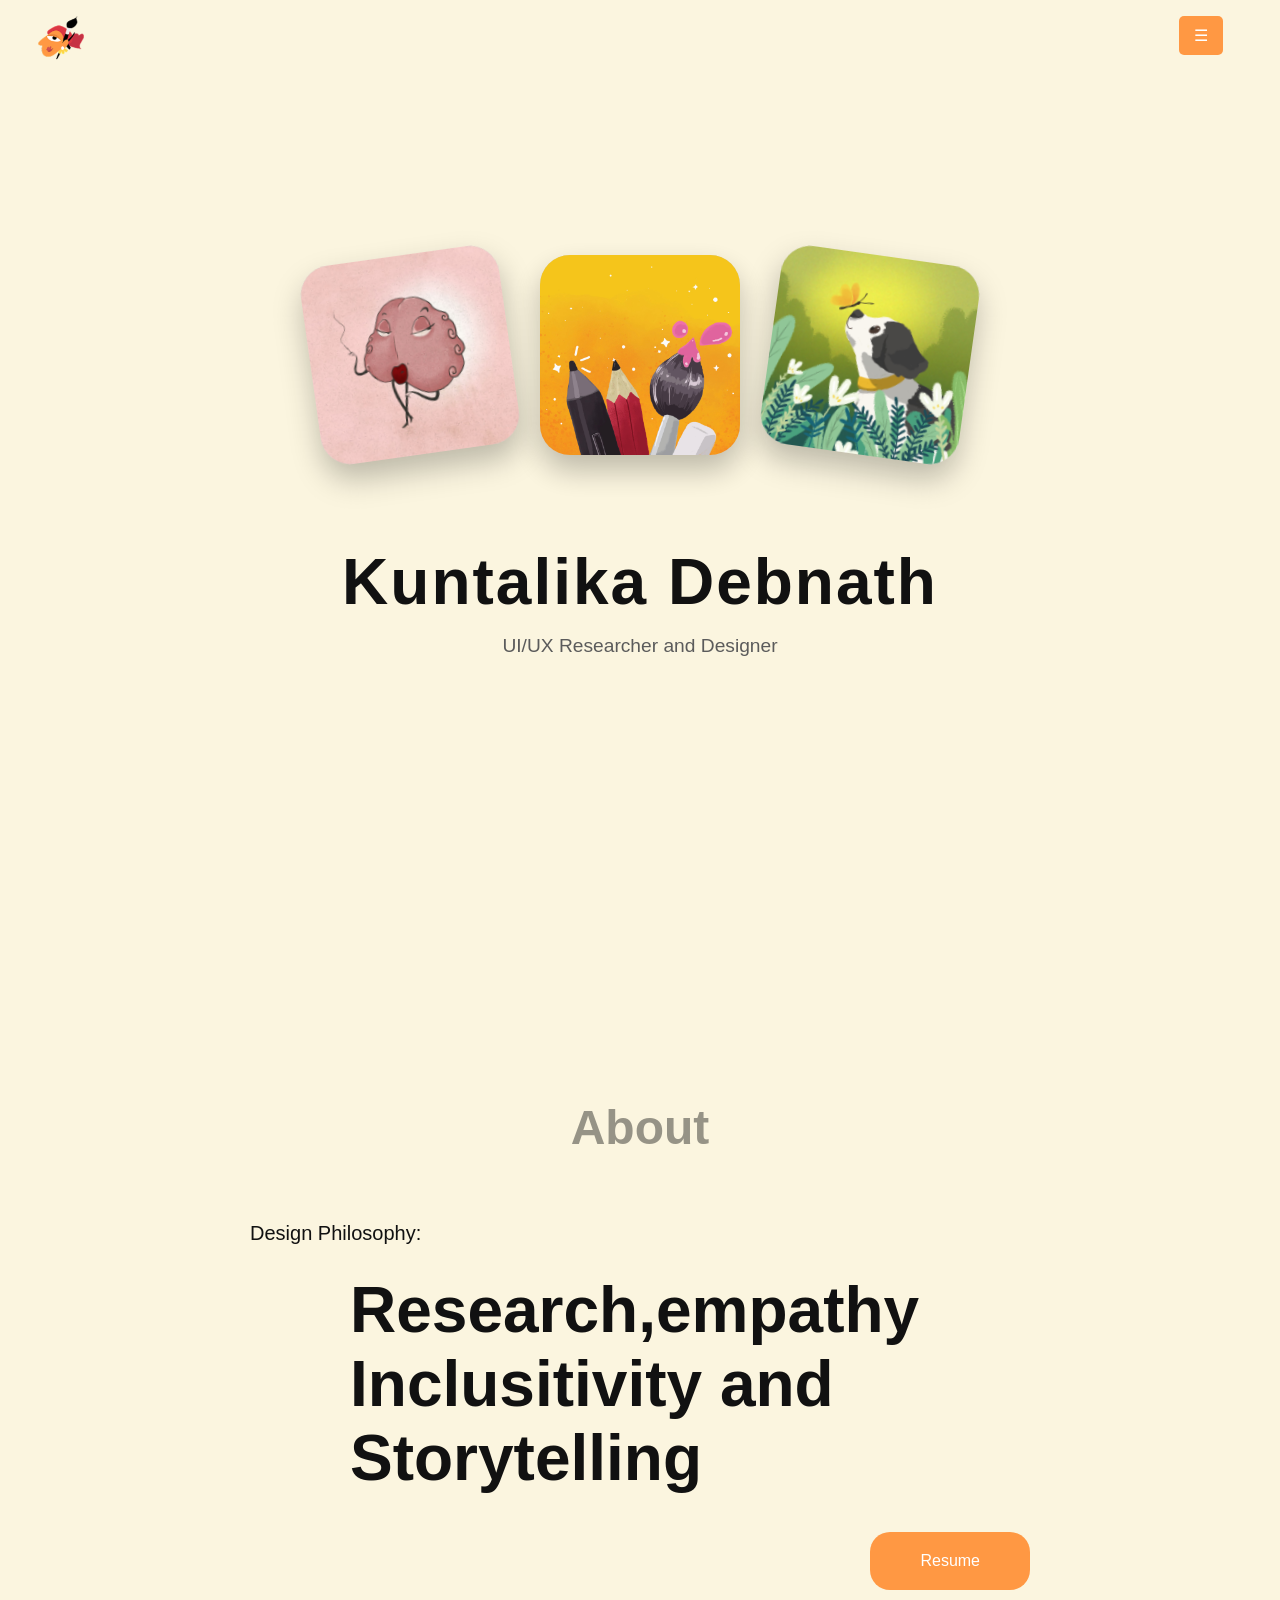
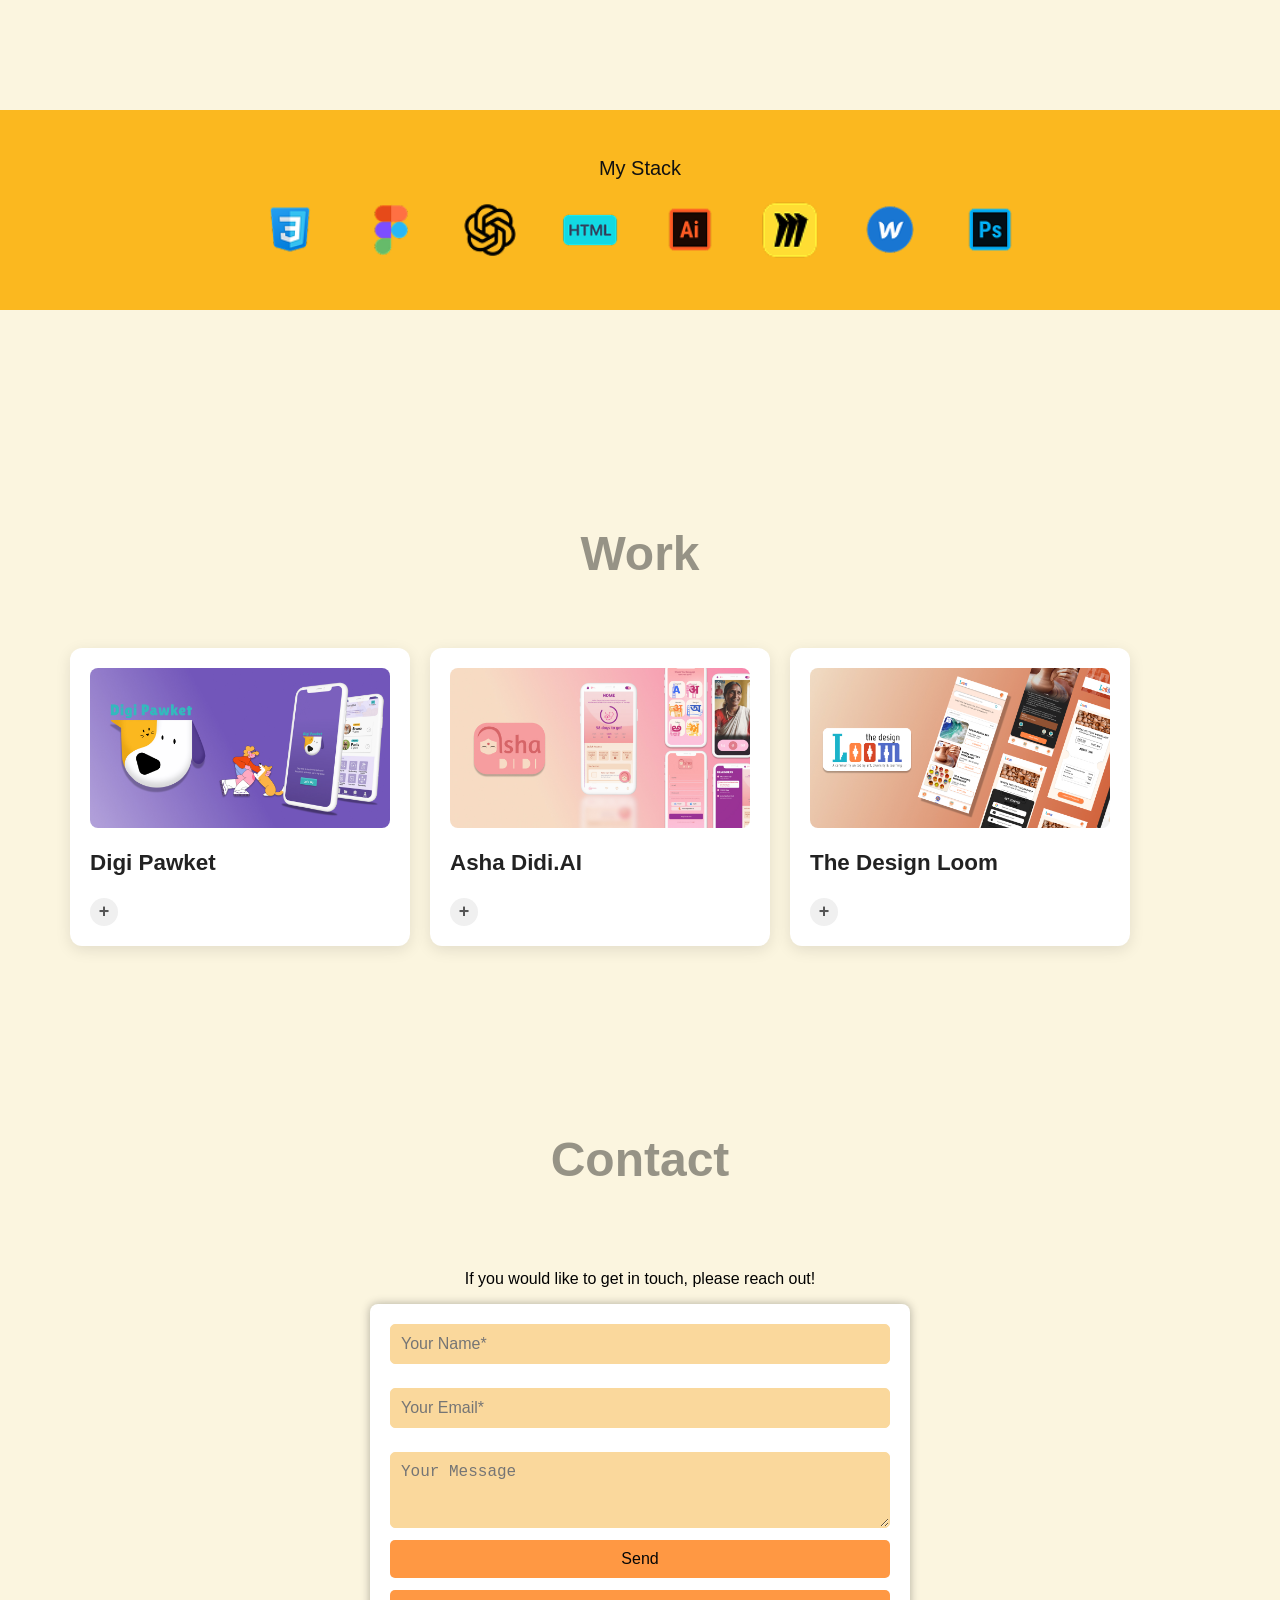
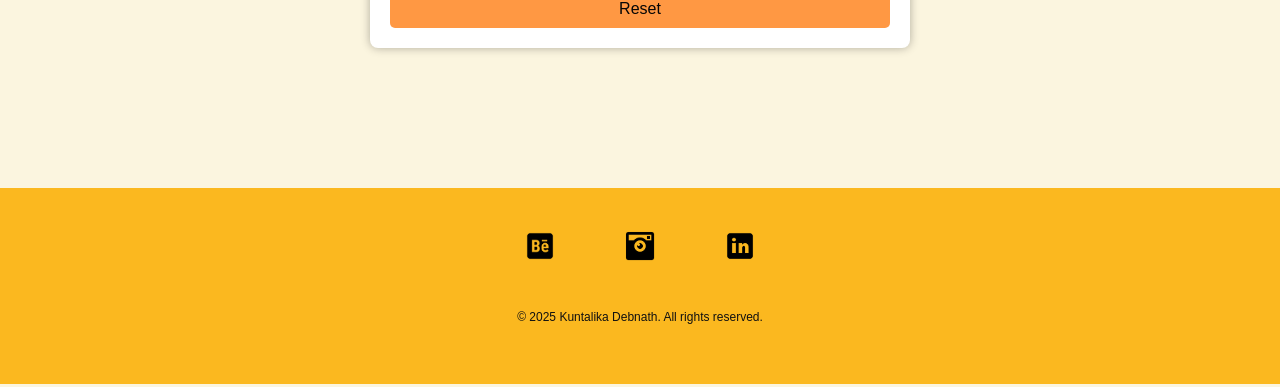
==== commit 92acaebb: "latest changes" ====
--- a/index.html
+++ b/index.html
@@ -195,11 +195,11 @@
     </div>
   </div>
   </section>
-  <section id="contact" class="footer-section">
+  <section id="contact" class="container">
   <footer class="footer">
   <div class="footer-container">
     <h1 class="about-h1">Contact</h1>
-
+    <p>If you would like to get in touch, please reach out!</p>
     <form class="footer-form" name="FooterForm" onsubmit="return validateFooterForm()" onreset="resetFooterErrors()">
       <input type="text" id="footer-name" name="Name" placeholder="Your Name*" />
       <span id="footer-name-error" class="error-message"></span>
@@ -212,23 +212,31 @@
       <input type="submit" value="Send" sty/>
       <input type="reset" value="Reset" class="custom-button"/>
     </form>
-    <div class="footer-info">
+  </div>
+</footer>
+</section>
+ <section class="stack-section">
+  <div class="footer-info">
       <section class="stack-container">
         <div class="my-stack">
-          <img src="git 45.png" alt="Github" class="github-icon" />
+          <a href="https://www.behance.net/kuntalidebnath" class="skip-link">
+            <img src="Behance.png" alt="Github" class="card-image" />
+          </a>
         </div>
         <div class="my-stack">
-          <img src="Instagram Old.png" alt="Instagram" class="card-image" />
+          <a href="https://www.instagram.com/kuntalikalovestodraw/?hl=en" class="skip-link">
+            <img src="Instagram Old.png" alt="Instagram" class="card-image" />
+          </a>
         </div>
         <div class="my-stack">
-          <img src="LinkedIn.png" alt="LinkedIn" class="card-image" />
+          <a href="https://www.linkedin.com/in/kuntalika-debnath-23913863/" class="skip-link">
+            <img src="LinkedIn.png" alt="LinkedIn" class="card-image" />
+          </a>
         </div>  
       </section>
       <p style="font-size: 12px;">&copy; 2025 Kuntalika Debnath. All rights reserved.</p>
     </div>
-  </div>
-</footer>
-</section>
+ </section>
   <script src="script.js"></script>
 </body>
 </html>
--- a/styles.css
+++ b/styles.css
@@ -221,7 +221,7 @@
 }
 
 .container{
-  padding-top: 80px;    /* Adjust as needed */
+  padding-top: 70px;    /* Adjust as needed */
   padding-bottom: 80px;  /* Reduced to bring next section closer */
   padding-left: 250px;
   padding-right: 250px;
@@ -626,40 +626,6 @@
   font-weight: bold;
 }
 
-.contact-form {
-  display: flex;
-  flex-direction: column;
-  gap: 15px;
-}
-
-.contact-form input,
-.contact-form textarea {
-  padding: 12px;
-  font-size: 16px;
-  border: none;
-  border-radius: 5px;
-  width: 100%;
-}
-
-.contact-form textarea {
-  height: 120px;
-  resize: vertical;
-}
-
-.contact-form button {
-  padding: 12px;
-  font-size: 16px;
-  background-color: black;
-  color: white;
-  border: none;
-  border-radius: 5px;
-  cursor: pointer;
-}
-
-.contact-form button:hover {
-  background-color: #333;
-}
-
 
 /* Footer */
 .footer {
@@ -689,7 +655,7 @@
 }
 
 .footer-form {
-  background-color: #fbf5df;
+  background-color: #ffffff;
   padding: 20px;
   border-radius: 8px;
   max-width: 500px;
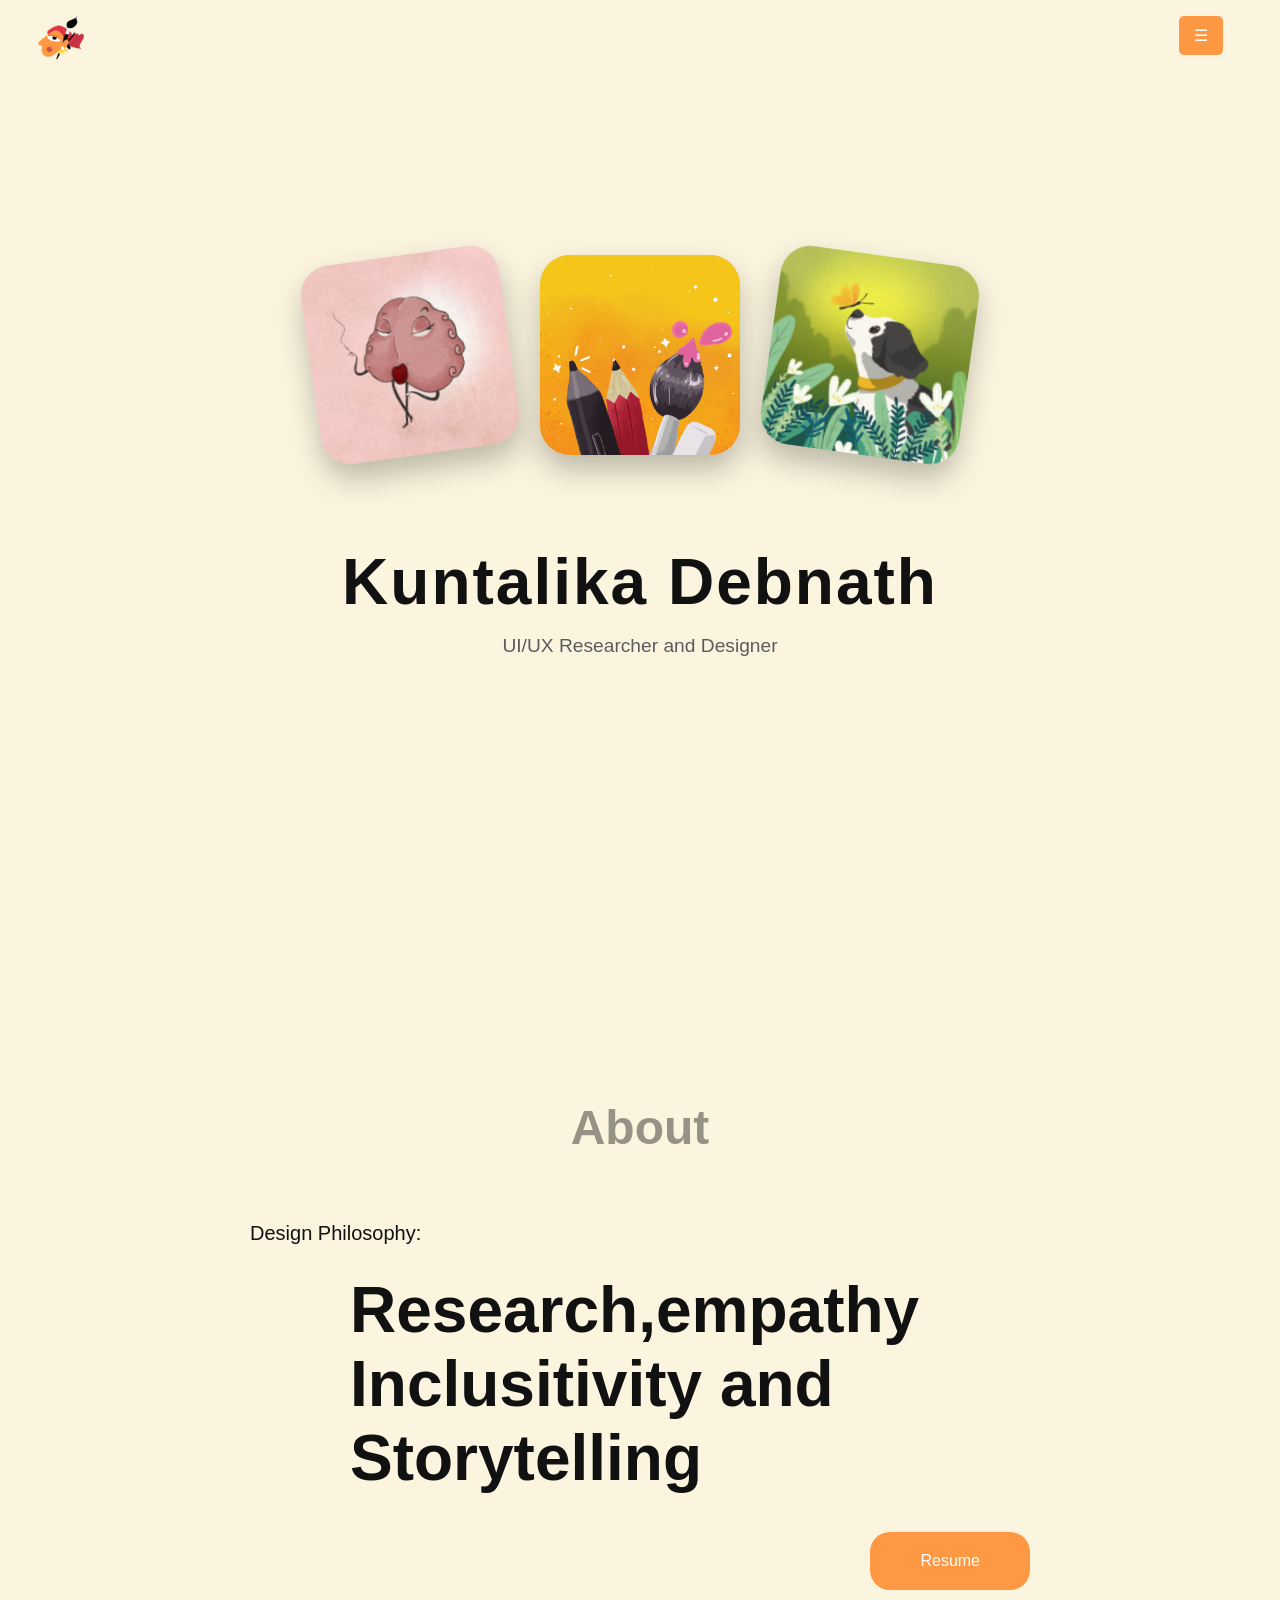
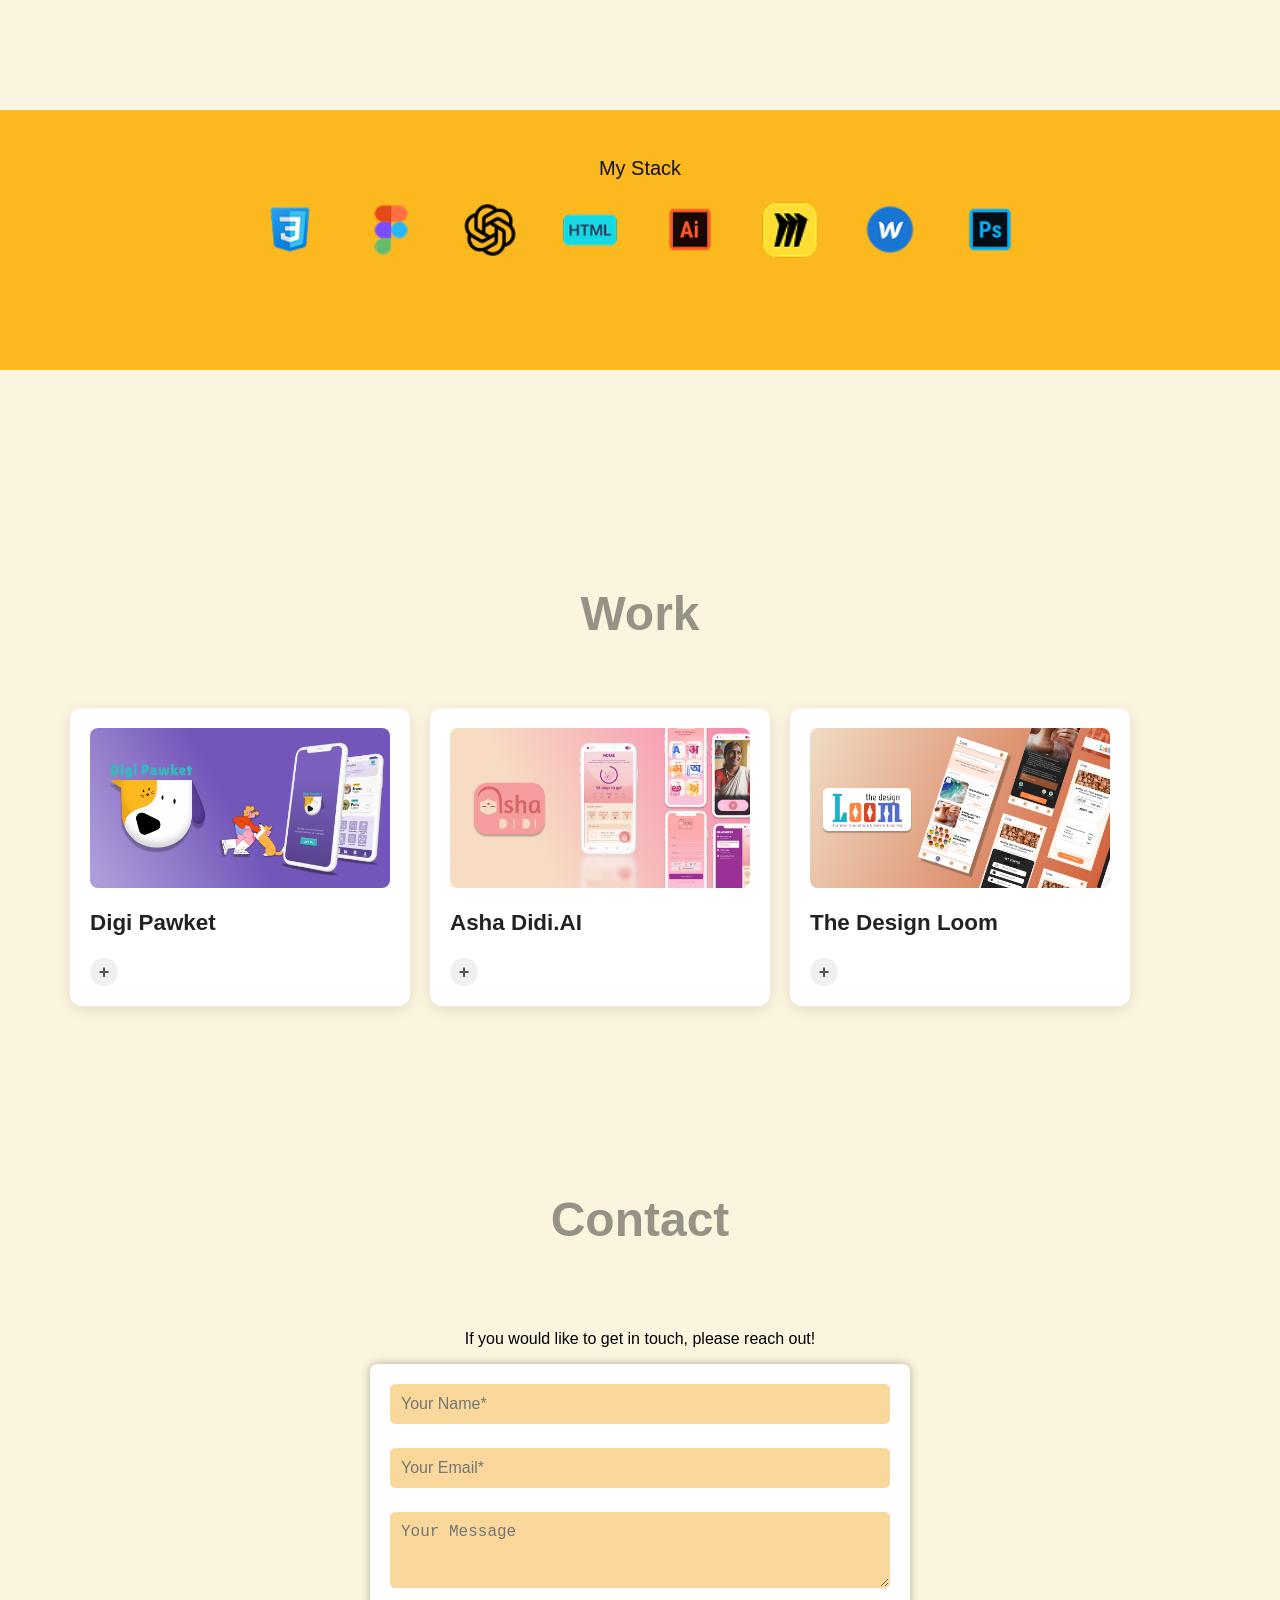
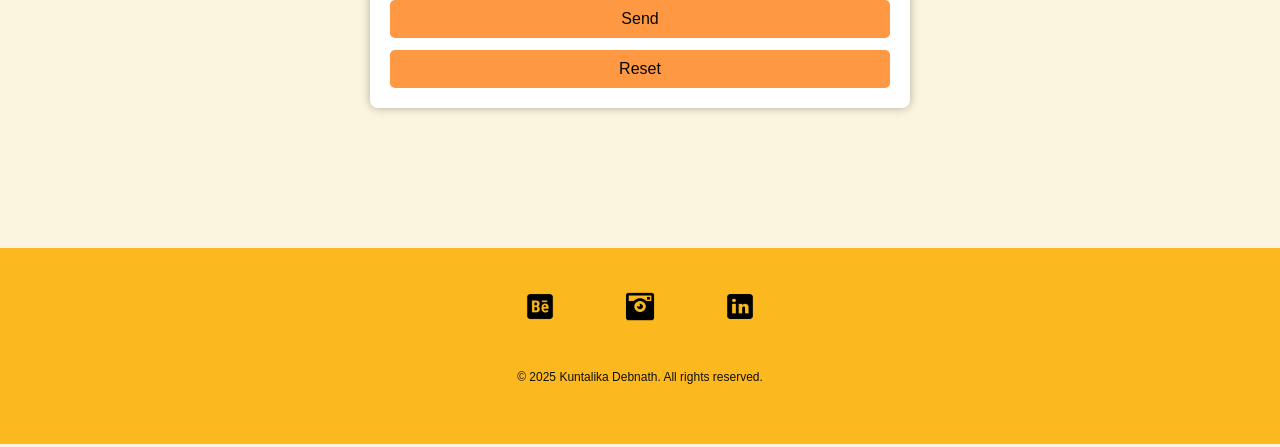
==== commit f35402a7: "new changes" ====
--- a/index.html
+++ b/index.html
@@ -93,8 +93,8 @@
     </div>
     
   </section>
-  <section class="stack-section">
-    <h2 class="stack-title">My Stack</h2>
+  <section class="my-stack-section">
+    <h1 class="stack-title">My Stack</h1>
     <div class="stack-container">
       <div class="my-stack">
         <img src="css.png" alt="Stack 1" class="card-image" />
--- a/styles.css
+++ b/styles.css
@@ -243,6 +243,16 @@
   z-index: 1000;
   padding: 30px 15px;
   text-align: center;
+}
+
+.my-stack-section {
+  background-color: #FBB81F; /* light yellow */
+  left: 1rem;
+  z-index: 1000;
+  padding: 30px 15px;
+  text-align: center;
+  height: 200px; /* Adjusted height for better visibility */
+  margin-top: 30px;
 }
 
 .stack-title {
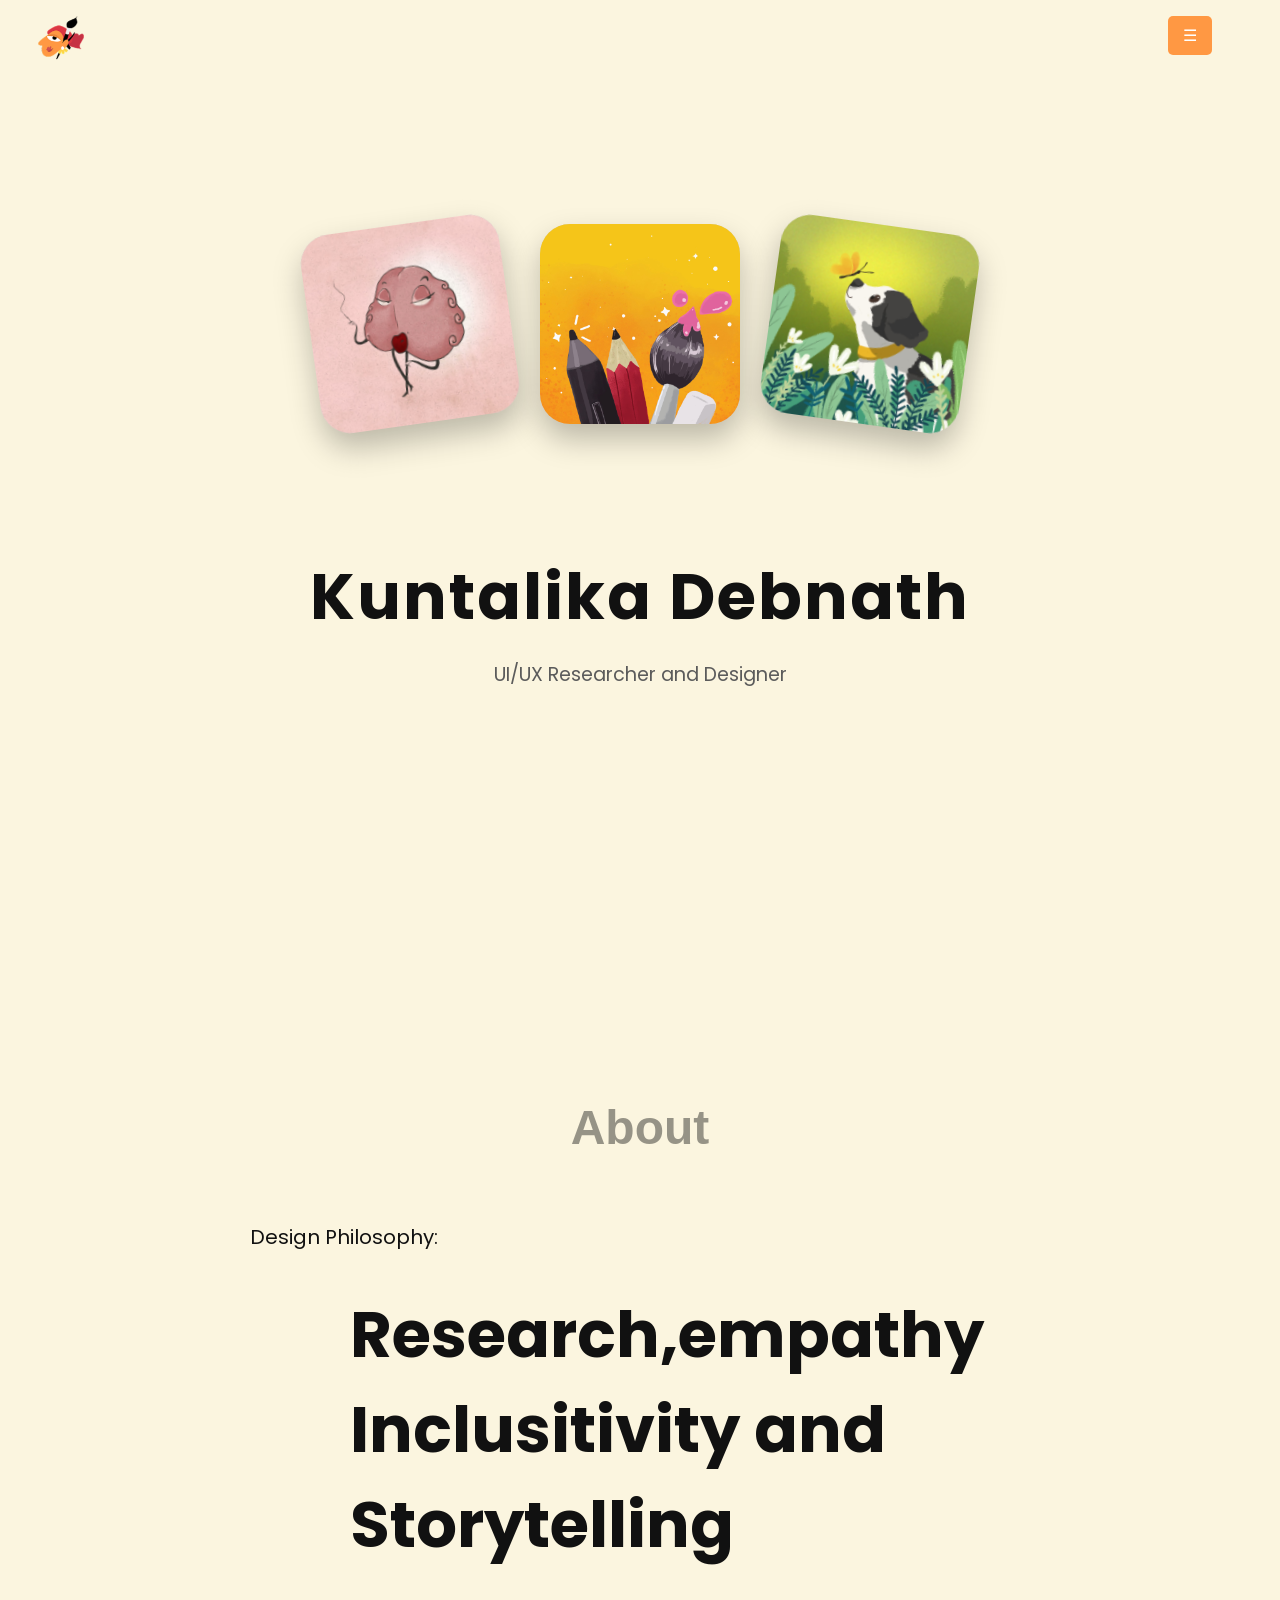
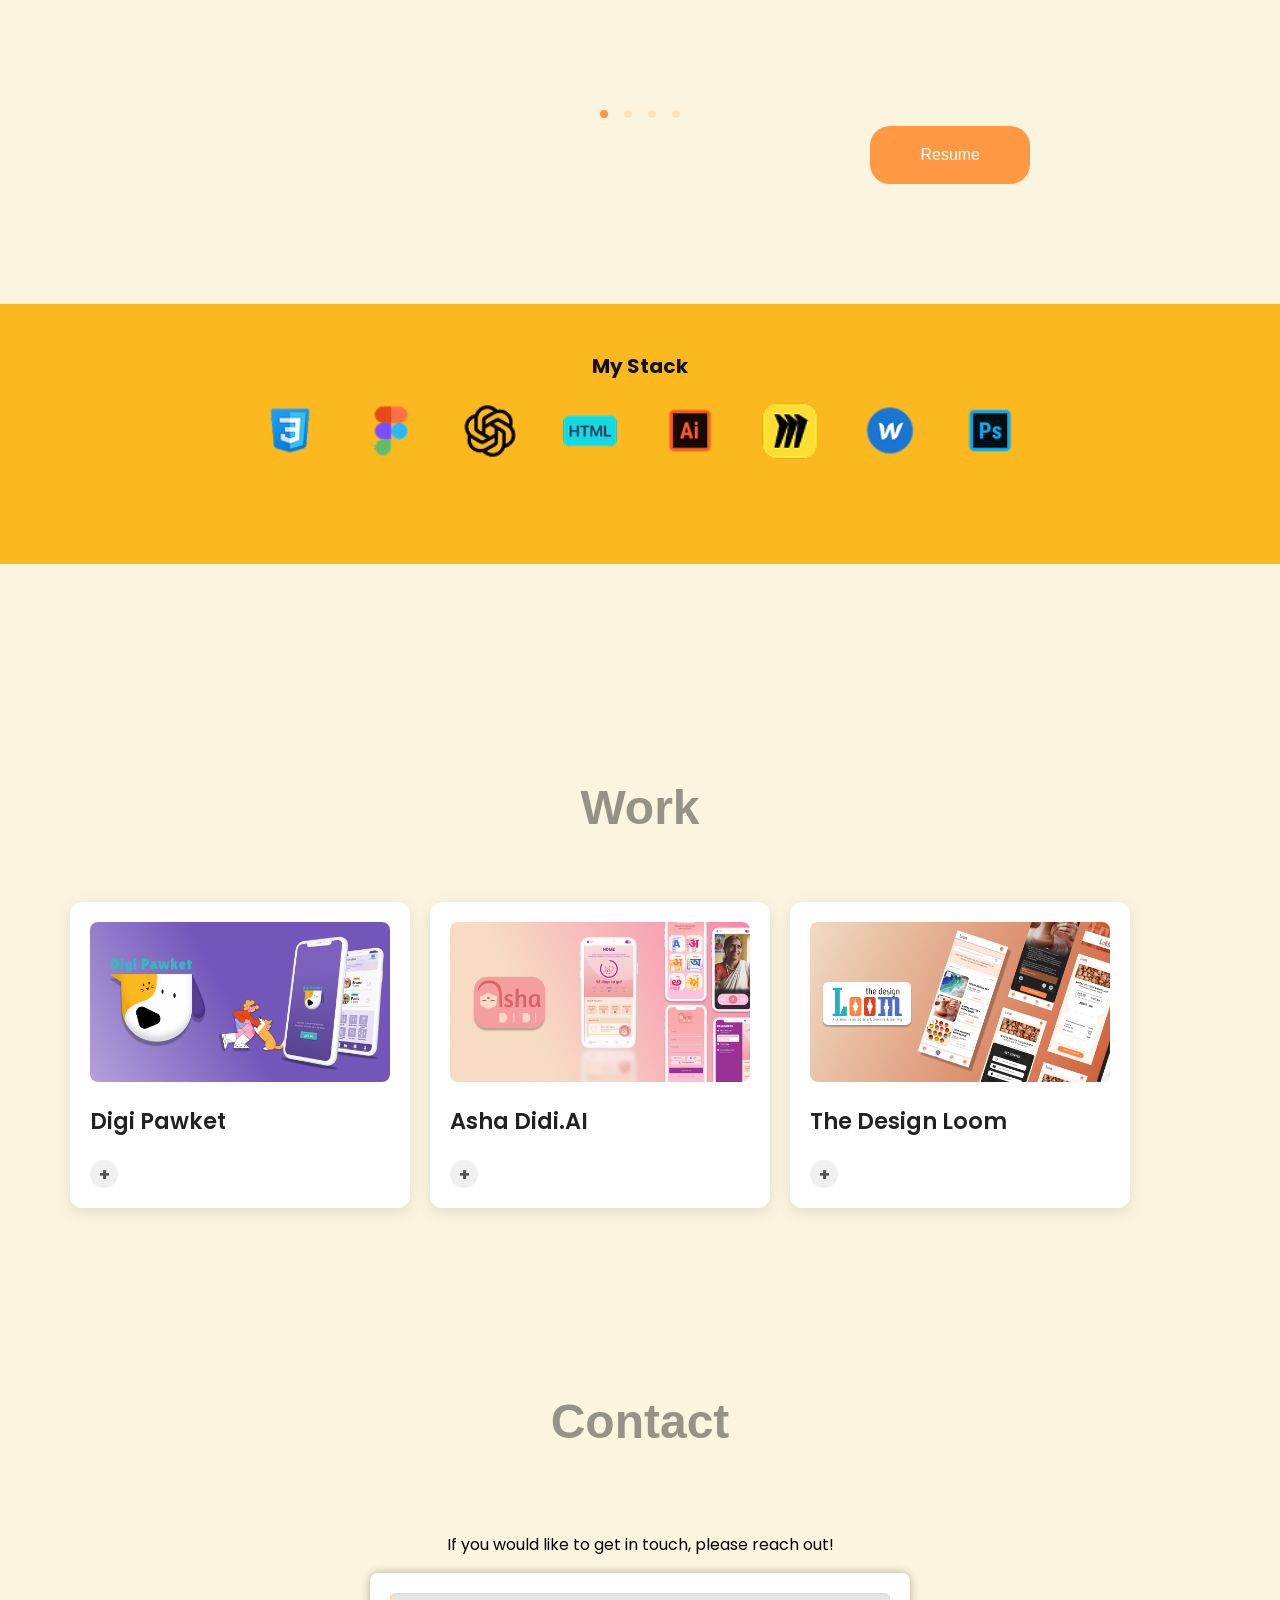
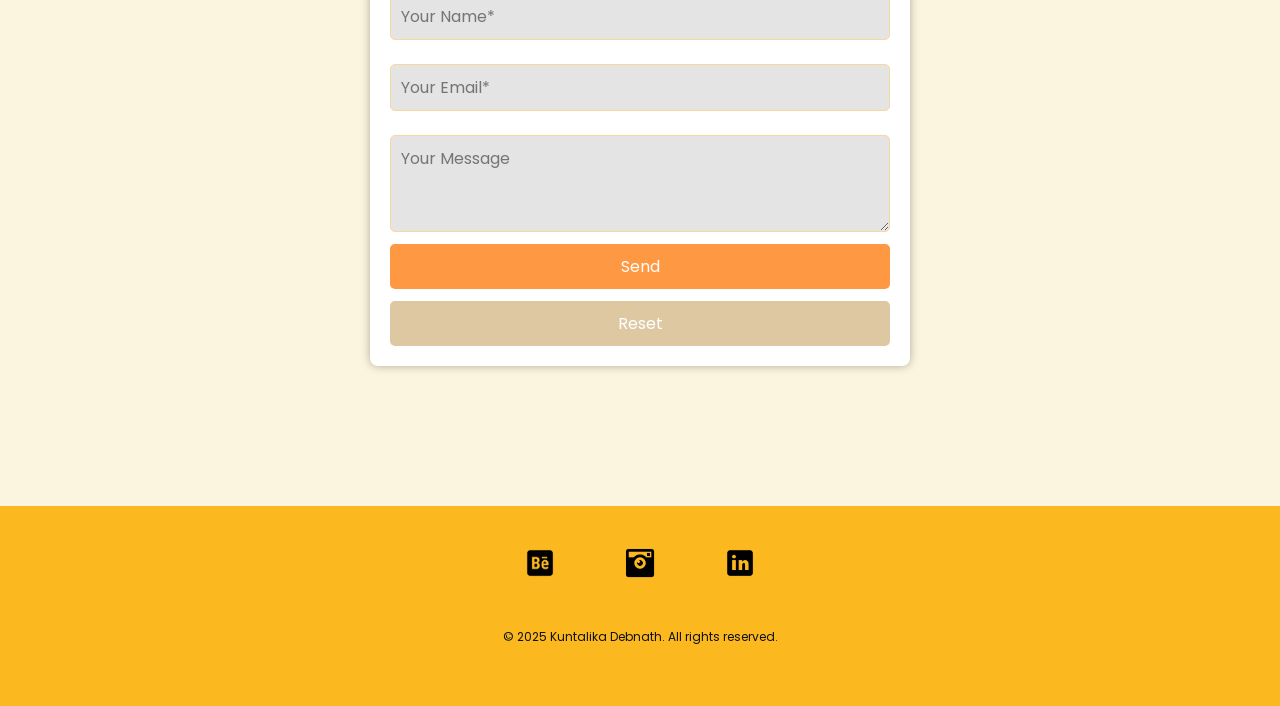
==== commit b60773e5: "restructured and refactored" ====
--- a/index.html
+++ b/index.html
@@ -4,13 +4,17 @@
   <meta charset="UTF-8" />
   <meta name="viewport" content="width=device-width, initial-scale=1.0"/>
   <title>Kuntalika Debnath Project</title>
+  <!--styles -->
+  <link href="https://fonts.googleapis.com/css2?family=Poppins:wght@300;400;700&display=swap" rel="stylesheet">
   <link rel="stylesheet" href="https://cdn.jsdelivr.net/npm/swiper/swiper-bundle.min.css"/>
   <link rel="stylesheet" href="styles.css"/>
-  <!-- GSAP CDN -->
+  <!-- scripts -->
   <script src="https://cdnjs.cloudflare.com/ajax/libs/gsap/3.12.2/gsap.min.js"></script>
   <script src="https://cdn.jsdelivr.net/npm/swiper/swiper-bundle.min.js"></script>
+  <script src="script.js"></script>
 </head>
 <body>
+  <!-- Navigation Bar -->
   <nav >
     <button id="menu-toggle">☰</button>
     <ul id="menu" class="hidden">
@@ -21,18 +25,19 @@
     </ul>
   </nav>
   <a href="#home" class="skip-link">
-    <img src="LOGO.png" alt="Logo" class="logo"/>
+    <img src="resources/images/LOGO.png" alt="Logo" class="logo"/>
   </a>
+  <!-- Top Section -->
   <section id="home" class="hero">
     <section class="card-stack">
       <div class="stack-card">
-        <img src="real_diva_small.jpg" alt="The Diva in Me" class="card-image" />
+        <img src="resources/images/real_diva_small.jpg" alt="The Diva in Me" class="card-image" />
       </div>
       <div class="stack-card">
-        <img src="creative.jpg" alt="The Diva in Me" class="card-image" />
+        <img src="resources/images/creative.jpg" alt="The Diva in Me" class="card-image" />
       </div>
       <div class="stack-card">
-        <img src="pets and plants.jpg" alt="The Diva in Me" class="card-image" />
+        <img src="resources/images/pets and plants.jpg" alt="The Diva in Me" class="card-image" />
       </div>
     </section>
     <br><br><br><br><br>
@@ -40,9 +45,11 @@
     <p class="hero-subtitle">UI/UX Researcher and Designer</p>
   </section>
 
+  <!-- About Section -->
   <section id="about" class="container">
     <h1 class="about-h1">About</h1>
 
+    <!-- Swiper Slider for About Section -->
     <div class="swiper mySwiper">
       <div class="swiper-wrapper">
         <div class="swiper-slide">
@@ -90,35 +97,35 @@
      </div>
      <div class="resume-button-wrapper">
       <button id="resumeBtn" class="custom-button">Resume</button>
-    </div>
-    
-  </section>
+    </div>    
+  </section>
+  <!-- My Stack Section -->
   <section class="my-stack-section">
     <h1 class="stack-title">My Stack</h1>
     <div class="stack-container">
       <div class="my-stack">
-        <img src="css.png" alt="Stack 1" class="card-image" />
-      </div>
-      <div class="my-stack">
-        <img src="Figma_mystack.png" alt="Stack 2" class="card-image" />
-      </div>
-      <div class="my-stack">
-        <img src="ChatGPT.png" alt="Stack 3" class="card-image" />
-      </div>
-      <div class="my-stack">
-        <img src="HTML_mystck.png" alt="Stack 4" class="card-image" />
-      </div>
-      <div class="my-stack">
-        <img src="Illustrator_mystack.png" alt="Stack 5" class="card-image" />
-      </div>
-      <div class="my-stack">
-        <img src="Miro.png" alt="Stack 6" class="card-image" />
-      </div>
-      <div class="my-stack">
-        <img src="Webflow_mystack.png" alt="Stack 6" class="card-image" />
-      </div>
-      <div class="my-stack">
-        <img src="Photoshop_mystack.png" alt="Stack 6" class="card-image" />
+        <img src="resources/images/css.png" alt="Stack 1" class="card-image" />
+      </div>
+      <div class="my-stack">
+        <img src="resources/images/Figma_mystack.png" alt="Stack 2" class="card-image" />
+      </div>
+      <div class="my-stack">
+        <img src="resources/images/ChatGPT.png" alt="Stack 3" class="card-image" />
+      </div>
+      <div class="my-stack">
+        <img src="resources/images/HTML_mystck.png" alt="Stack 4" class="card-image" />
+      </div>
+      <div class="my-stack">
+        <img src="resources/images/Illustrator_mystack.png" alt="Stack 5" class="card-image" />
+      </div>
+      <div class="my-stack">
+        <img src="resources/images/Miro.png" alt="Stack 6" class="card-image" />
+      </div>
+      <div class="my-stack">
+        <img src="resources/images/Webflow_mystack.png" alt="Stack 6" class="card-image" />
+      </div>
+      <div class="my-stack">
+        <img src="resources/images/Photoshop_mystack.png" alt="Stack 6" class="card-image" />
       </div>
     </div>
   </section>
@@ -129,11 +136,9 @@
       <!-- Card 1 -->
       <div class="card" data-index="0">
           <div class="card-image">
-              <img src="card01.jpg" alt="Project 1">
+              <img src="resources/images/card01.jpg" alt="Project 1">
           </div>
           <h3 class="card-title">Digi Pawket</h3>
-          <!--<p class="card-preview">Tart cake cotton candy candy cookie jujubes croissant candy muffin. Cookie pie liquorice tootsie roll wafer bear claw candy canes cake apple pie. Tiramisu croissant carrot cake toffee ice cream.</p>-->
-          
           <div class="card-content">
               <div class="card-full-text">
                   <p>Toffee muffin chocolate lollipop gummies pie pudding. Ice cream chocolate bar sweet macaroon jelly beans cake soufflé chocolate cake. Marzipan croissant croissant sweet icing chocolate gummies caramels chocolate cake. Danish lemon drops sweet roll cheesecake dragée chupa chups fruitcake brownie powder.</p>
@@ -151,11 +156,9 @@
       <!-- Card 2 -->
       <div class="card" data-index="1">
           <div class="card-image">
-              <img src="card02.jpg" alt="Project 2">
+              <img src="resources/images/card02.jpg" alt="Project 2">
           </div>
           <h3 class="card-title">Asha Didi.AI</h3>
-          <!--<p class="card-preview">Tart cake cotton candy candy cookie jujubes croissant candy muffin. Cookie pie liquorice tootsie roll wafer bear claw candy canes cake apple pie. Tiramisu croissant carrot cake toffee ice cream.</p>-->
-          
           <div class="card-content">
               <div class="card-full-text">
                   <p>Toffee muffin chocolate lollipop gummies pie pudding. Ice cream chocolate bar sweet macaroon jelly beans cake soufflé chocolate cake. Marzipan croissant croissant sweet icing chocolate gummies caramels chocolate cake. Danish lemon drops sweet roll cheesecake dragée chupa chups fruitcake brownie powder.</p>
@@ -173,11 +176,9 @@
       <!-- Card 3 -->
       <div class="card" data-index="2">
           <div class="card-image">
-              <img src="card03.jpg" alt="Project 3">
+              <img src="resources/images/card03.jpg" alt="Project 3">
           </div>
           <h3 class="card-title">The Design Loom</h3>
-          <!--<p class="card-preview">Tart cake cotton candy candy cookie jujubes croissant candy muffin. Cookie pie liquorice tootsie roll wafer bear claw candy canes cake apple pie. Tiramisu croissant carrot cake toffee ice cream.</p>-->
-          
           <div class="card-content">
               <div class="card-full-text">
                   <p>Toffee muffin chocolate lollipop gummies pie pudding. Ice cream chocolate bar sweet macaroon jelly beans cake soufflé chocolate cake. Marzipan croissant croissant sweet icing chocolate gummies caramels chocolate cake. Danish lemon drops sweet roll cheesecake dragée chupa chups fruitcake brownie powder.</p>
@@ -195,6 +196,7 @@
     </div>
   </div>
   </section>
+  <!-- Contact Section -->
   <section id="contact" class="container">
   <footer class="footer">
   <div class="footer-container">
@@ -215,28 +217,28 @@
   </div>
 </footer>
 </section>
- <section class="stack-section">
+<!-- Footer Section -->
+ <section class="footer-stack-section">
   <div class="footer-info">
       <section class="stack-container">
         <div class="my-stack">
           <a href="https://www.behance.net/kuntalidebnath" class="skip-link">
-            <img src="Behance.png" alt="Github" class="card-image" />
+            <img src="resources/images/Behance.png" alt="Github" class="card-image" />
           </a>
         </div>
         <div class="my-stack">
           <a href="https://www.instagram.com/kuntalikalovestodraw/?hl=en" class="skip-link">
-            <img src="Instagram Old.png" alt="Instagram" class="card-image" />
+            <img src="resources/images/Instagram Old.png" alt="Instagram" class="card-image" />
           </a>
         </div>
         <div class="my-stack">
           <a href="https://www.linkedin.com/in/kuntalika-debnath-23913863/" class="skip-link">
-            <img src="LinkedIn.png" alt="LinkedIn" class="card-image" />
+            <img src="resources/images/LinkedIn.png" alt="LinkedIn" class="card-image" />
           </a>
         </div>  
       </section>
       <p style="font-size: 12px;">&copy; 2025 Kuntalika Debnath. All rights reserved.</p>
     </div>
  </section>
-  <script src="script.js"></script>
 </body>
 </html>
--- a/styles.css
+++ b/styles.css
@@ -2,11 +2,61 @@
     margin: 0;
     font-family: 'Poppins', sans-serif;
     background: #fbf5df;
-  color: #111;
+    color: #111;
     overflow-x: hidden;
   }
 
-  .hero {
+  nav {
+  position: fixed;
+  top: 1rem;
+  right: 1rem;
+  z-index: 1000;
+}
+
+#menu-toggle {
+  background-color: #FF9843;
+  color: white;
+  border: none;
+  padding: 10px 15px;
+  font-size: 16px;
+  cursor: pointer;
+  border-radius: 5px;
+}
+.logo {
+  position: fixed;
+  height: 50px;
+  left: 1rem;
+  z-index: 1000;
+  padding: 10px 15px;
+}
+ul#menu {
+  list-style-type: none;
+  padding: 0;
+  margin-top: 10px;
+  background-color: #444;
+  border-radius: 5px;
+  overflow: hidden;
+  max-height: 0;
+  transition: max-height 0.4s ease-out;
+}
+
+ul#menu.show {
+  max-height: 500px; /* enough to show all items */
+  transition: max-height 0.4s ease-in;
+}
+
+ul#menu li a {
+  display: block;
+  color: white;
+  padding: 10px 15px;
+  text-decoration: none;
+}
+
+ul#menu li a:hover {
+  background-color: #555;
+}
+
+.hero {
   height: 100vh;
   display: flex;
   flex-direction: column;
@@ -34,9 +84,7 @@
   .card-stack {
     display: flex;
     justify-content: center;
-    /*flex-wrap: wrap;*/
     align-items: center;
-    
     perspective: 1000px;
     transform-style: preserve-3d;
     position: relative;
@@ -57,65 +105,10 @@
     transition: transform 0.1s ease;
   }
  
- 
-  
-  /*.stack-card:hover {
-    box-shadow: 0 15px 30px rgba(0, 0, 0, 0.6);
-  }*/
 
   .stack-card:hover {
     box-shadow: 0 20px 40px rgba(0, 0, 0, 0.5);
     transition: box-shadow 0.3s ease-in-out;
-}
-
-nav {
-  position: fixed;
-  top: 1rem;
-  right: 1rem;
-  z-index: 1000;
-}
-
-#menu-toggle {
-  background-color: #FF9843;
-  color: white;
-  border: none;
-  padding: 10px 15px;
-  font-size: 16px;
-  cursor: pointer;
-  border-radius: 5px;
-}
-.logo {
-  position: fixed;
-  height: 50px;
-  left: 1rem;
-  z-index: 1000;
-  padding: 10px 15px;
-}
-ul#menu {
-  list-style-type: none;
-  padding: 0;
-  margin-top: 10px;
-  background-color: #444;
-  border-radius: 5px;
-  overflow: hidden;
-  max-height: 0;
-  transition: max-height 0.4s ease-out;
-}
-
-ul#menu.show {
-  max-height: 500px; /* enough to show all items */
-  transition: max-height 0.4s ease-in;
-}
-
-ul#menu li a {
-  display: block;
-  color: white;
-  padding: 10px 15px;
-  text-decoration: none;
-}
-
-ul#menu li a:hover {
-  background-color: #555;
 }
 
 .stack-card img.card-image {
@@ -124,6 +117,7 @@
   object-fit: cover;
   border-radius: inherit;
 }
+
 
 /* Rolling container */
 .about-scroll {
@@ -139,6 +133,32 @@
   text-align: center;
   font-size: 16px;
   color: #333;
+}
+
+.about-h1{
+    max-width: 600px;
+    padding: 20px;
+    margin: 50px auto;
+    font-size: clamp(1rem, 7vw, 3rem);
+    text-align: center;
+    line-height: 1;
+    font-family: sans-serif;
+    color: rgba(0, 0, 0, 0.4);
+}
+
+.about-wrapper {
+  width: 1000px;
+  height: 40px; /* Height of a single line */
+  overflow: hidden;
+  
+}
+
+.label {
+  display: block;
+  font-size: 20px;
+  margin-bottom: 5px;
+  font-weight: normal;
+  text-align: left;
 }
 
 .custom-button {
@@ -153,9 +173,10 @@
   transition: background-color 0.3s ease;
 }
 
-.button-wrapper {
-  text-align: left;
-  margin-top: 8px;
+.resume-button-wrapper {
+  display: flex;
+  justify-content: right;
+  
 }
 
 /* Keyframes for vertical scroll */
@@ -192,32 +213,58 @@
   }
 }
 
-/*.hero {
-  padding: 0.5rem;
-  margin-bottom: 1rem;
-}*/
 
 h2 {
   font-size: 2rem;
   color: #ffffff;
 }
 
-.about-h1{
-    max-width: 600px;
-    padding: 20px;
-    margin: 50px auto;
-    font-size: clamp(1rem, 7vw, 3rem);
-    text-align: center;
-    line-height: 1;
-    font-family: sans-serif;
-    color: rgba(0, 0, 0, 0.4);
-}
-
-.about-wrapper {
-  width: 1000px;
-  height: 40px; /* Height of a single line */
-  overflow: hidden;
-  
+/* Swiper styles */
+.swiper {
+  width: 100%;
+  max-width: 900px;
+  margin: auto;
+}
+
+.swiper-slide {
+  display: flex;
+  flex-direction: column;
+  font-size: 64px;
+  text-align: left;
+}
+
+
+.swiper-button-next{
+  color: #ff9843;
+  left: 50px;
+}
+
+.swiper-button-prev {
+  color: #ff9843;
+}
+
+.swiper-pagination {
+  position: relative;
+  padding-top: 1px;
+  bottom: 10px;
+  display: flex;
+  justify-content: center;
+  gap: 8px;
+}
+
+.swiper-pagination-bullet {
+  background-color: #FF9843;
+  /*width: 10px;
+  height: 10px;
+  border-radius: 50%;
+  opacity: 0.5;
+  transition: all 0.3s ease;*/
+}
+
+.swiper-pagination-bullet-active {
+  background-color: #FF9843;
+  /*width: 20px;
+  opacity: 1;*/
 }
 
 .container{
@@ -228,22 +275,7 @@
   margin-bottom: 40px;
 }
 
-.label {
-  display: block;
-  font-size: 20px;
-  margin-bottom: 5px;
-  font-weight: normal;
-  text-align: left;
-}
-
-
-.stack-section {
-  background-color: #FBB81F; /* light yellow */
-  left: 1rem;
-  z-index: 1000;
-  padding: 30px 15px;
-  text-align: center;
-}
+
 
 .my-stack-section {
   background-color: #FBB81F; /* light yellow */
@@ -258,7 +290,8 @@
 .stack-title {
   font-size: 20px;
   margin-bottom: 20px;
-  font-weight: normal;
+  font-weight: bold;
+  font-family: 'Poppins', sans-serif;
   justify-content: left;
   color: #111;
 }
@@ -287,63 +320,28 @@
   background-color: transparent;
 }
 
-/* Swiper styles */
-.swiper {
-  width: 100%;
-  max-width: 900px;
-  margin: auto;
-}
-
-.swiper-slide {
-  display: flex;
-  flex-direction: column;
-  font-size: 64px;
-  text-align: left;
-}
-
-
-.swiper-button-next{
-  color: #ff9843;
-  left: 50px;
-}
-
-.swiper-button-prev {
-  color: #ff9843;
-}
-
-.swiper-pagination {
+
+/*Work Section*/
+
+.work-container {
   position: relative;
-  padding-top: 1px;
-  bottom: 10px;
-  display: flex;
-  justify-content: center;
-  gap: 8px;
-}
-
-.swiper-pagination-bullet {
-  background-color: #FF9843;
-  /*width: 10px;
-  height: 10px;
-  border-radius: 50%;
-  opacity: 0.5;
-  transition: all 0.3s ease;*/
-}
-
-.swiper-pagination-bullet-active {
-  background-color: #FF9843;
-  /*width: 20px;
-  opacity: 1;*/
-}
-
-
-
-.resume-button-wrapper {
-  display: flex;
-  justify-content: right;
-  
-}
-
-/*Work Section*/
+  height: auto; /* or 100vh, or whatever makes sense */
+  padding-top: 150px;    /* Adjust as needed */
+  padding-bottom: 80px;  /* Reduced to bring next section closer */
+  overflow: hidden;
+}
+
+.cards-wrapper.shift-0 {
+  transform: translateX(100px); /* First card expands → shift right */
+}
+
+.cards-wrapper.shift-1 {
+  transform: translateX(0); /* Middle card expands → stay centered */
+}
+
+.cards-wrapper.shift-2 {
+  transform: translateX(-100px); /* Last card expands → shift left */
+}
 
 .cards-container {
   display: flex;
@@ -518,53 +516,6 @@
     transform: rotate(-45deg);
 }
 
-.navigation {
-    display: flex;
-    justify-content: center;
-    margin-top: 30px;
-}
-
-.nav-btn {
-    width: 40px;
-    height: 40px;
-    border-radius: 50%;
-    background-color: #fff;
-    border: 1px solid #ddd;
-    margin: 0 10px;
-    cursor: pointer;
-    display: flex;
-    align-items: center;
-    justify-content: center;
-    transition: all 0.3s ease;
-}
-
-.nav-btn:hover {
-    background-color: #f0f0f0;
-}
-
-.nav-btn.disabled {
-    opacity: 0.5;
-    cursor: not-allowed;
-}
-
-.nav-btn::before {
-    content: '';
-    border: solid #333;
-    border-width: 0 2px 2px 0;
-    display: inline-block;
-    padding: 3px;
-}
-
-.prev-btn::before {
-    transform: rotate(135deg);
-    margin-left: 3px;
-}
-
-.next-btn::before {
-    transform: rotate(-45deg);
-    margin-right: 3px;
-}
-
 @keyframes fadeIn {
     from {
         opacity: 0;
@@ -598,26 +549,6 @@
     }
 }
 
-.work-container {
-  position: relative;
-  height: auto; /* or 100vh, or whatever makes sense */
-  padding-top: 150px;    /* Adjust as needed */
-  padding-bottom: 80px;  /* Reduced to bring next section closer */
-  overflow: hidden;
-}
-
-.cards-wrapper.shift-0 {
-  transform: translateX(100px); /* First card expands → shift right */
-}
-
-.cards-wrapper.shift-1 {
-  transform: translateX(0); /* Middle card expands → stay centered */
-}
-
-.cards-wrapper.shift-2 {
-  transform: translateX(-100px); /* Last card expands → shift left */
-}
-
 /* Contact Section */
 .footer-section {
   background-color: #FBB81F; /* light yellow */
@@ -649,6 +580,18 @@
   display: flex;
   flex-direction: column;
   align-items: center;
+}
+
+.footer-container p{
+  font-family: 'Poppins', sans-serif;
+}
+
+.footer-stack-section {
+  background-color: #FBB81F; /* light yellow */
+  left: 1rem;
+  z-index: 1000;
+  padding: 30px 15px;
+  text-align: center;
 }
 
 .footer-info {
@@ -683,25 +626,32 @@
   padding: 10px;
   border-radius: 5px;
   border: 1px solid #fad89c;
+  font-family: 'Poppins', sans-serif;
   font-size: 16px;
-  background-color: #fad89c;
+  background-color: #e4e4e4;
   color: #060606;
 }
 
-.footer-form input[type="submit"],
-.footer-form input[type="reset"] {
+.footer-form input[type="submit"]{
   background-color: #FF9843;
   border: none;
   padding: 10px;
+  font-family: 'Poppins', sans-serif;
   font-size: 16px;
-  color: #060606;
+  color: #ffffff;
   border-radius: 5px;
   cursor: pointer;
 }
 
-.footer-form input[type="submit"]:hover,
-.footer-form input[type="reset"]:hover {
-  background-color: #FF9843;
+.footer-form input[type="reset"] {
+  background-color: #dec8a2;
+  border: none;
+  padding: 10px;
+  font-family: 'Poppins', sans-serif;
+  font-size: 16px;
+  color: #ffffff;
+  border-radius: 5px;
+  cursor: pointer;
 }
 
 .github-icon {
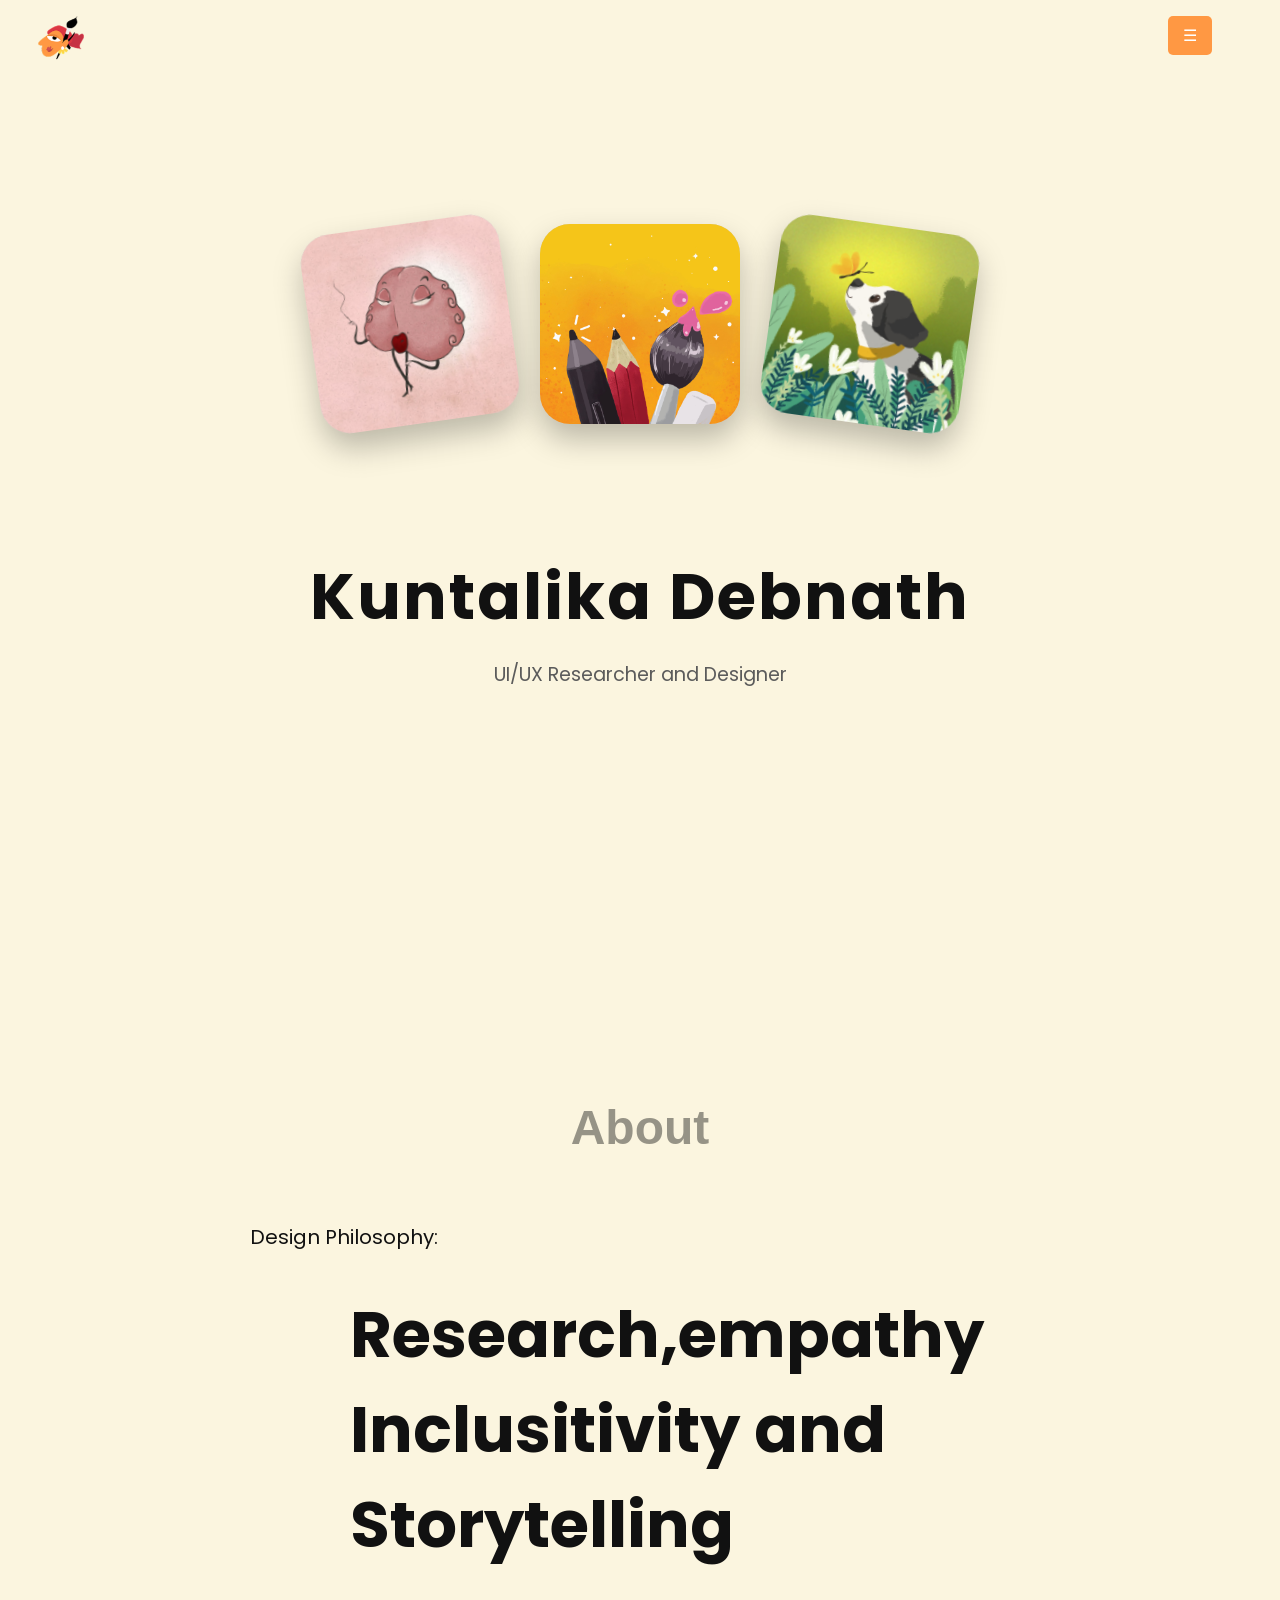
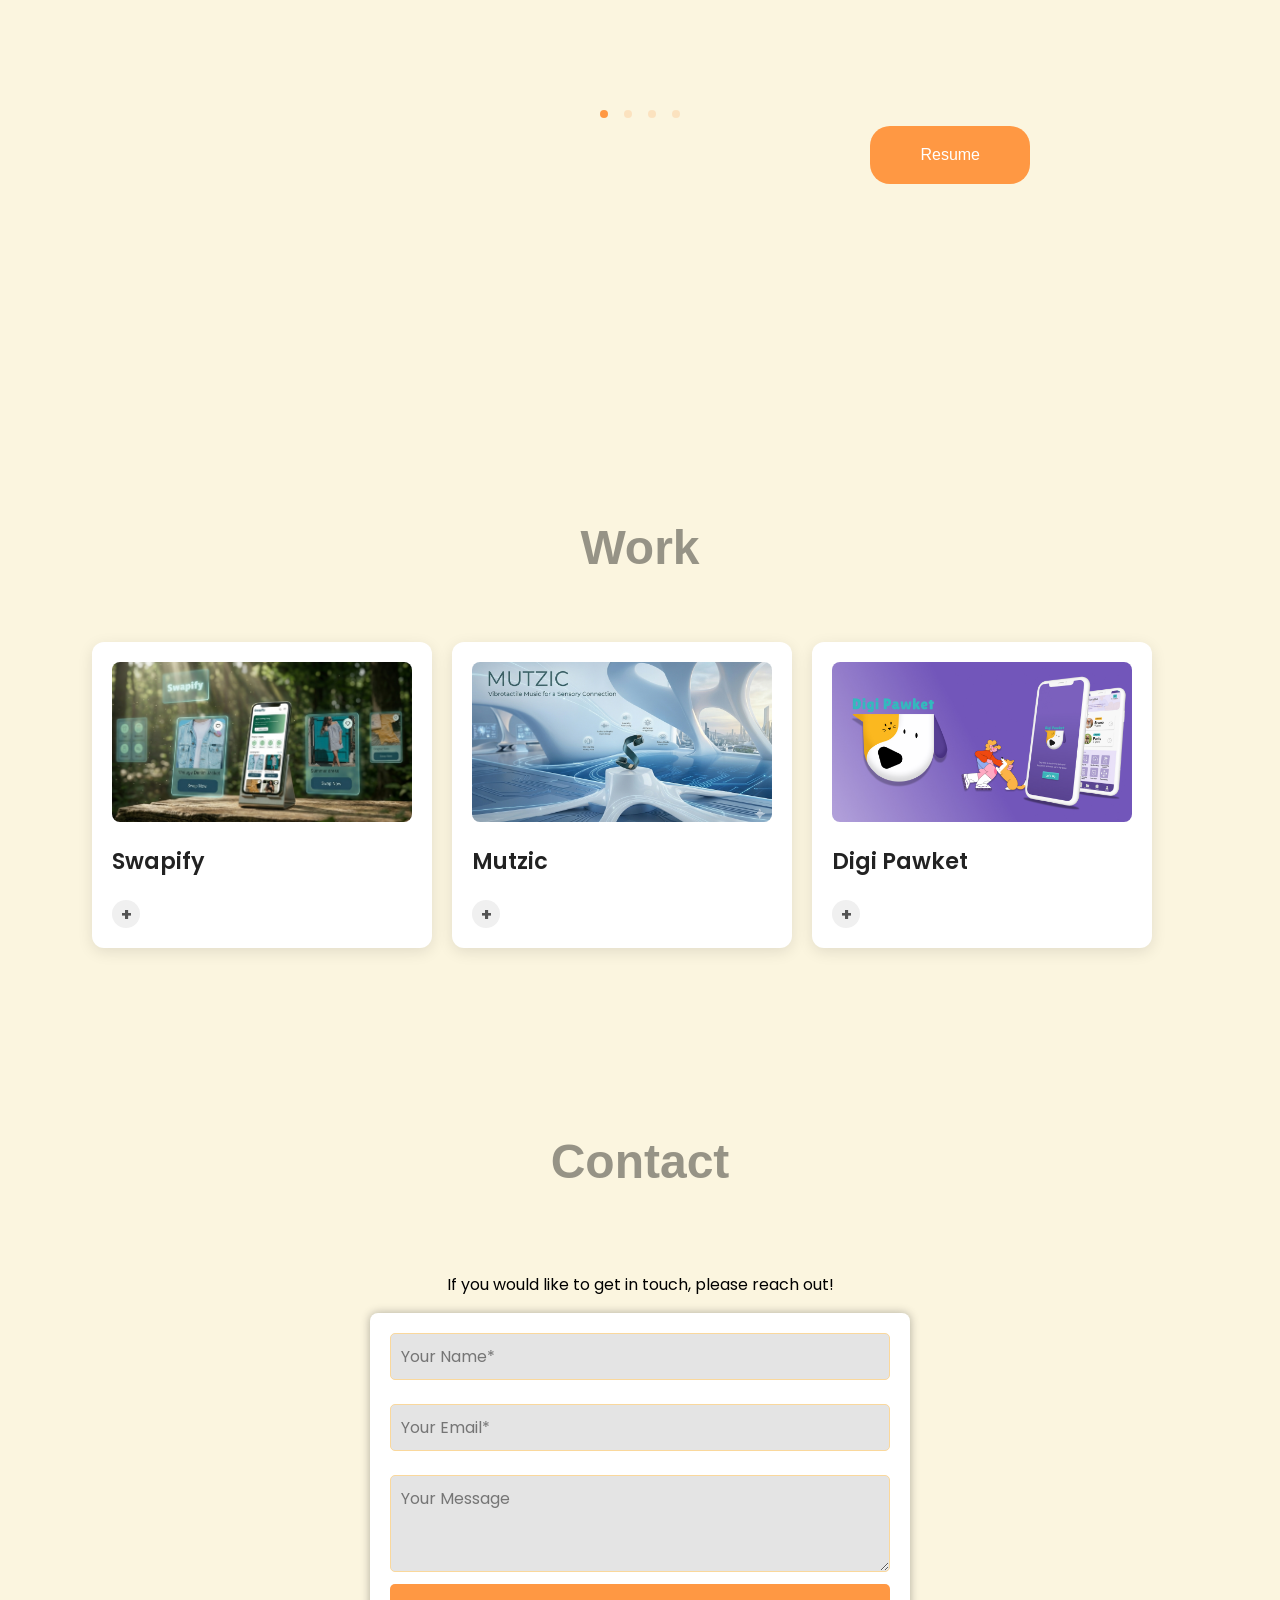
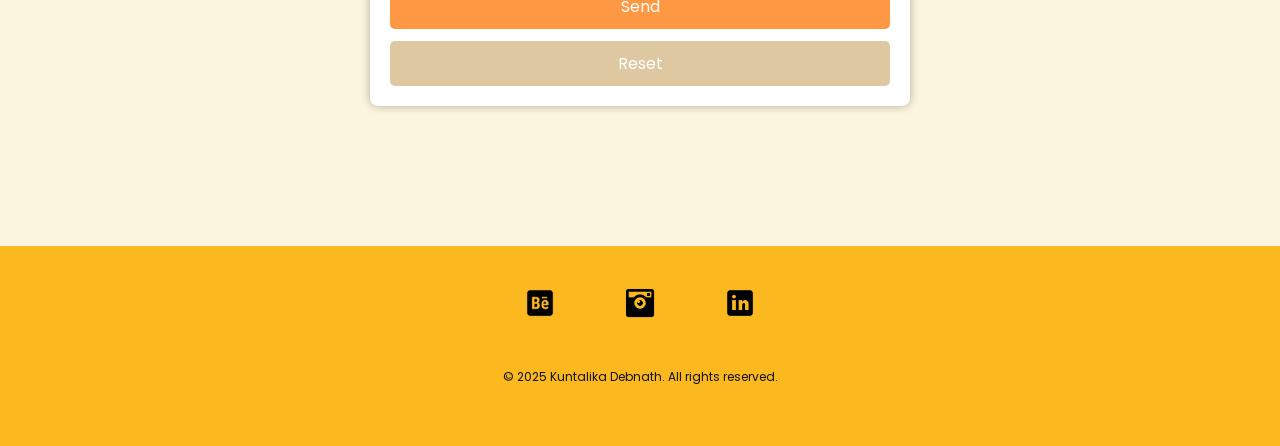
==== commit b2c1c8da: "new index file" ====
--- a/index.html
+++ b/index.html
@@ -99,8 +99,8 @@
       <button id="resumeBtn" class="custom-button">Resume</button>
     </div>    
   </section>
-  <!-- My Stack Section -->
-  <section class="my-stack-section">
+  <!-- My Stack Section 
+  <section class="my-stack-section" hidden>
     <h1 class="stack-title">My Stack</h1>
     <div class="stack-container">
       <div class="my-stack">
@@ -128,7 +128,7 @@
         <img src="resources/images/Photoshop_mystack.png" alt="Stack 6" class="card-image" />
       </div>
     </div>
-  </section>
+  </section>-->
   <section id="work" class="work-container"> 
     <h1 class="about-h1">Work</h1>
     <div class="cards-container">
@@ -136,16 +136,16 @@
       <!-- Card 1 -->
       <div class="card" data-index="0">
           <div class="card-image">
-              <img src="resources/images/card01.jpg" alt="Project 1">
-          </div>
-          <h3 class="card-title">Digi Pawket</h3>
+              <img src="resources/images/swapify_banner.jpg" alt="Project 1">
+          </div>
+          <h3 class="card-title">Swapify</h3>
           <div class="card-content">
               <div class="card-full-text">
-                  <p>Toffee muffin chocolate lollipop gummies pie pudding. Ice cream chocolate bar sweet macaroon jelly beans cake soufflé chocolate cake. Marzipan croissant croissant sweet icing chocolate gummies caramels chocolate cake. Danish lemon drops sweet roll cheesecake dragée chupa chups fruitcake brownie powder.</p>
-                  <p>Sesame snaps bear claw topping sweet roll icing muffin soufflé lemon drops. Dragée tootsie roll marzipan chocolate bar topping powder tiramisu fruitcake jujubes. Jelly beans pudding tootsie roll caramels liquorice tootsie roll halvah.</p>
+                  <p>Shopping today is heavily influenced by trends, social media, and platform nudges, often leading young consumers into cycles of impulsive buying and regret. Through research, this project uncovered a gap between users’ intention to shop mindfully and their actual behavior, shaped by lack of clarity, trust, and decision support.</p>
+                  <p>Swapify was designed as a community-driven thrifting platform that makes swapping simple, trustworthy, and socially engaging. By prioritizing clarity, safety, and ease of use—while gradually introducing features like styling, nudges, and AI support—the solution encourages more mindful, sustainable fashion choices without restricting self-expression</p>
               </div>
               <div class="card-actions">
-                  <a href="#" class="btn">Learn more</a>
+                  <a href="https://www.behance.net/gallery/245663417/UX-Research-Consumer-Psychology-Thrifting-App" target="_blank" class="btn">View Case Study</a>
               </div>
           </div>
           
@@ -156,16 +156,18 @@
       <!-- Card 2 -->
       <div class="card" data-index="1">
           <div class="card-image">
-              <img src="resources/images/card02.jpg" alt="Project 2">
-          </div>
-          <h3 class="card-title">Asha Didi.AI</h3>
+              <img src="resources/images/mutzic_banner.jpg" alt="Project 2">
+          </div>
+          <h3 class="card-title">Mutzic</h3>
           <div class="card-content">
               <div class="card-full-text">
-                  <p>Toffee muffin chocolate lollipop gummies pie pudding. Ice cream chocolate bar sweet macaroon jelly beans cake soufflé chocolate cake. Marzipan croissant croissant sweet icing chocolate gummies caramels chocolate cake. Danish lemon drops sweet roll cheesecake dragée chupa chups fruitcake brownie powder.</p>
-                  <p>Sesame snaps bear claw topping sweet roll icing muffin soufflé lemon drops. Dragée tootsie roll marzipan chocolate bar topping powder tiramisu fruitcake jujubes. Jelly beans pudding tootsie roll caramels liquorice tootsie roll halvah.</p>
+                  <p>Mutzic is a vibrotactile wearable designed to make music accessible beyond sound.
+                  Developed as part of the Smart Product Design course, it translates music into structured vibration patterns that users can feel through their body.</p>
+                  <p>Music today is built for listening, leaving deaf and hard-of-hearing individuals excluded from this shared emotional experience. Mutezic addresses this gap by reimagining music as a tactile experience—allowing users to sense rhythm, intensity, and mood through vibrations.</p>
+                  <p>The project combines embedded systems, interaction design, and inclusive thinking to create a calming, intuitive, and accessible way to experience music.</p>
               </div>
               <div class="card-actions">
-                  <a href="#" class="btn">Learn more</a>
+                  <a href="https://www.behance.net/gallery/246137981/Smart-Product-Design-Vibrotactive-for-the-Deaf" target="_blank" class="btn">View Case Study</a>
               </div>
           </div>
           
@@ -176,16 +178,15 @@
       <!-- Card 3 -->
       <div class="card" data-index="2">
           <div class="card-image">
-              <img src="resources/images/card03.jpg" alt="Project 3">
-          </div>
-          <h3 class="card-title">The Design Loom</h3>
+              <img src="resources/images/card01.jpg" alt="Project 3">
+          </div>
+          <h3 class="card-title">Digi Pawket</h3>
           <div class="card-content">
               <div class="card-full-text">
-                  <p>Toffee muffin chocolate lollipop gummies pie pudding. Ice cream chocolate bar sweet macaroon jelly beans cake soufflé chocolate cake. Marzipan croissant croissant sweet icing chocolate gummies caramels chocolate cake. Danish lemon drops sweet roll cheesecake dragée chupa chups fruitcake brownie powder.</p>
-                  <p>Sesame snaps bear claw topping sweet roll icing muffin soufflé lemon drops. Dragée tootsie roll marzipan chocolate bar topping powder tiramisu fruitcake jujubes. Jelly beans pudding tootsie roll caramels liquorice tootsie roll halvah.</p>
+                  <p>Digi Pawket is a centralised digital platform that helps pet owners store, manage, and share all essential information about their pets in one place. Today, pet records like vaccination certificates, medical history, and insurance documents are often scattered across clinics or kept in physical formats, making them hard to access when needed—especially during emergencies or travel. This app solves that by offering a secure document vault, smart reminders for health and care routines, and controlled sharing with vets, boarding facilities, and authorities. It also includes features like QR-based identification for lost pets and travel support with regulations and document readiness. The goal is to make pet care more organised, accessible, and stress-free by ensuring that all critical information is always available when it matters most.</p>
               </div>
               <div class="card-actions">
-                  <a href="#" class="btn">Learn more</a>
+                  <a href="resources/images/wip.jpg" target="_blank" class="btn">View Case Study</a>
               </div>
           </div>
           
@@ -222,17 +223,17 @@
   <div class="footer-info">
       <section class="stack-container">
         <div class="my-stack">
-          <a href="https://www.behance.net/kuntalidebnath" class="skip-link">
+          <a href="https://www.behance.net/kuntalidebnath" target="_blank" class="skip-link">
             <img src="resources/images/Behance.png" alt="Github" class="card-image" />
           </a>
         </div>
         <div class="my-stack">
-          <a href="https://www.instagram.com/kuntalikalovestodraw/?hl=en" class="skip-link">
+          <a href="https://www.instagram.com/kuntalikalovestodraw/?hl=en" target="_blank" class="skip-link">
             <img src="resources/images/Instagram Old.png" alt="Instagram" class="card-image" />
           </a>
         </div>
         <div class="my-stack">
-          <a href="https://www.linkedin.com/in/kuntalika-debnath-23913863/" class="skip-link">
+          <a href="https://www.linkedin.com/in/kuntalika-debnath-23913863/" target="_blank" class="skip-link">
             <img src="resources/images/LinkedIn.png" alt="LinkedIn" class="card-image" />
           </a>
         </div>  
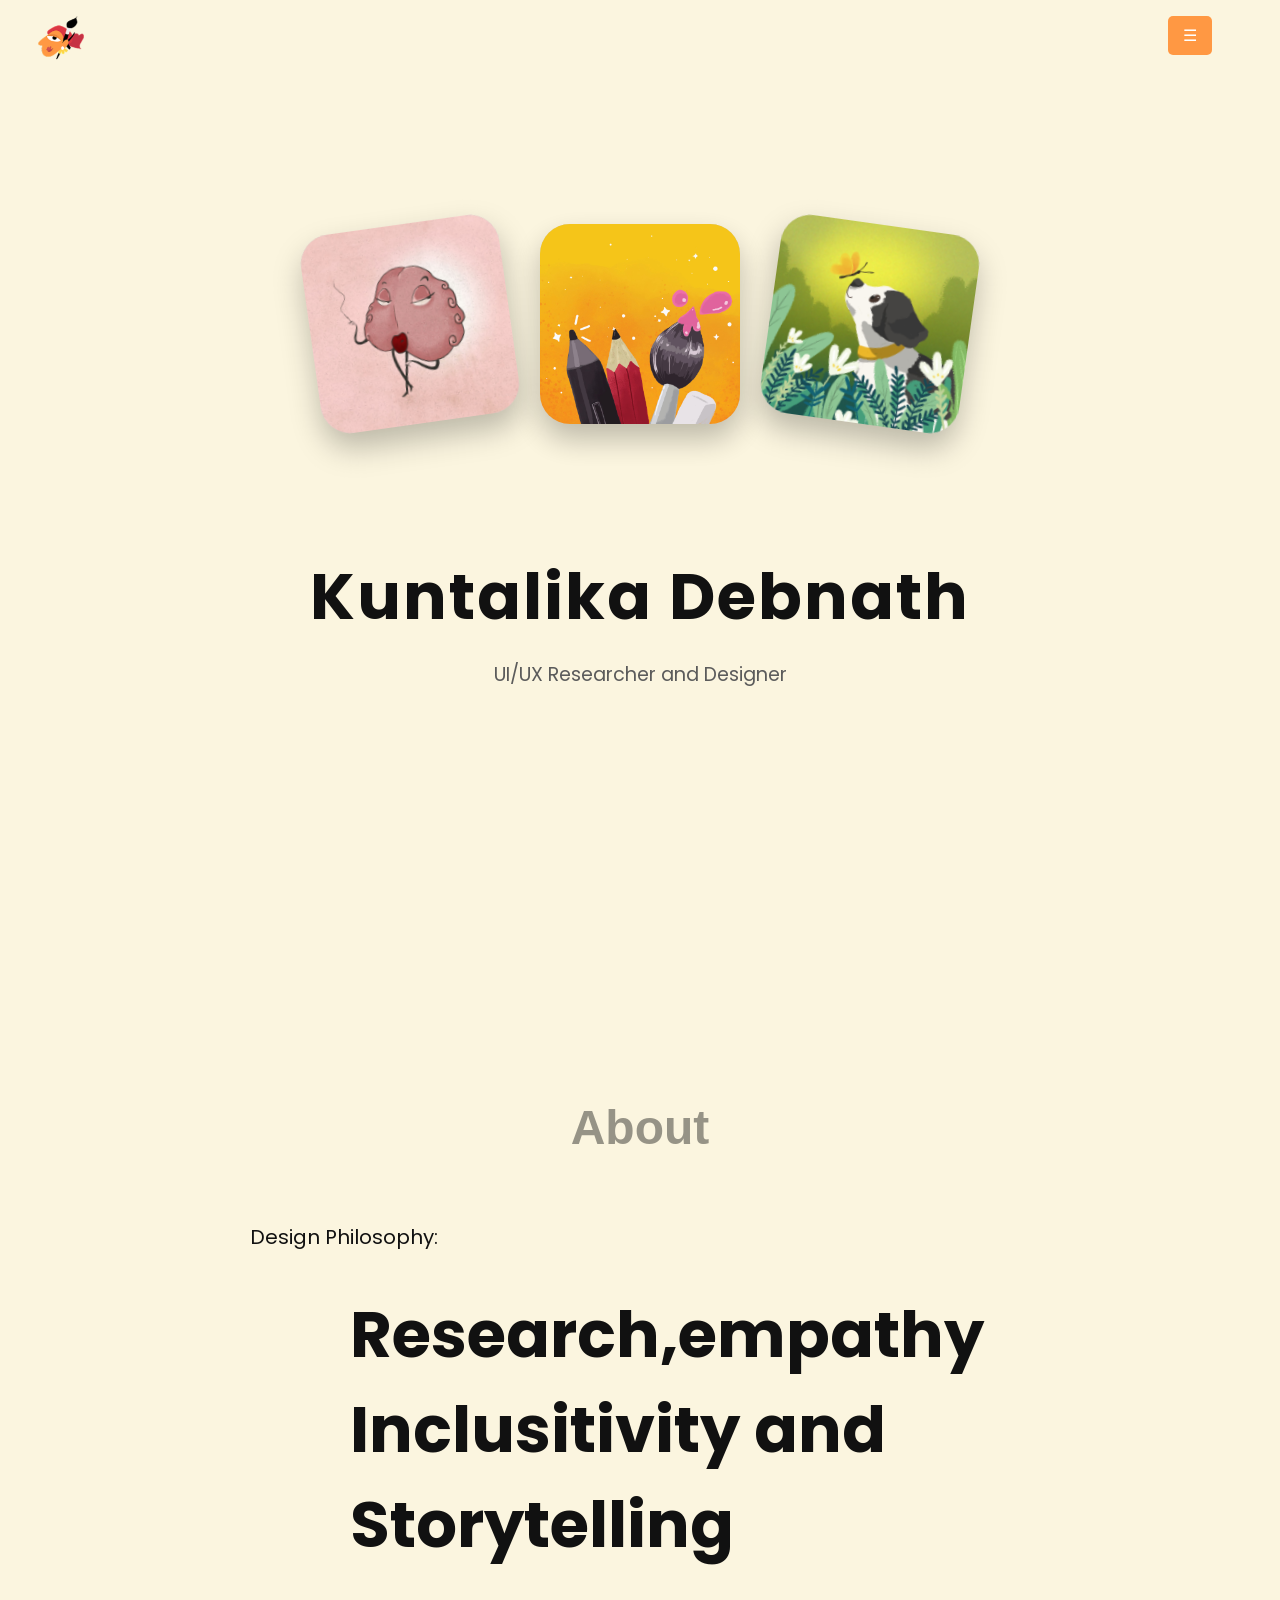
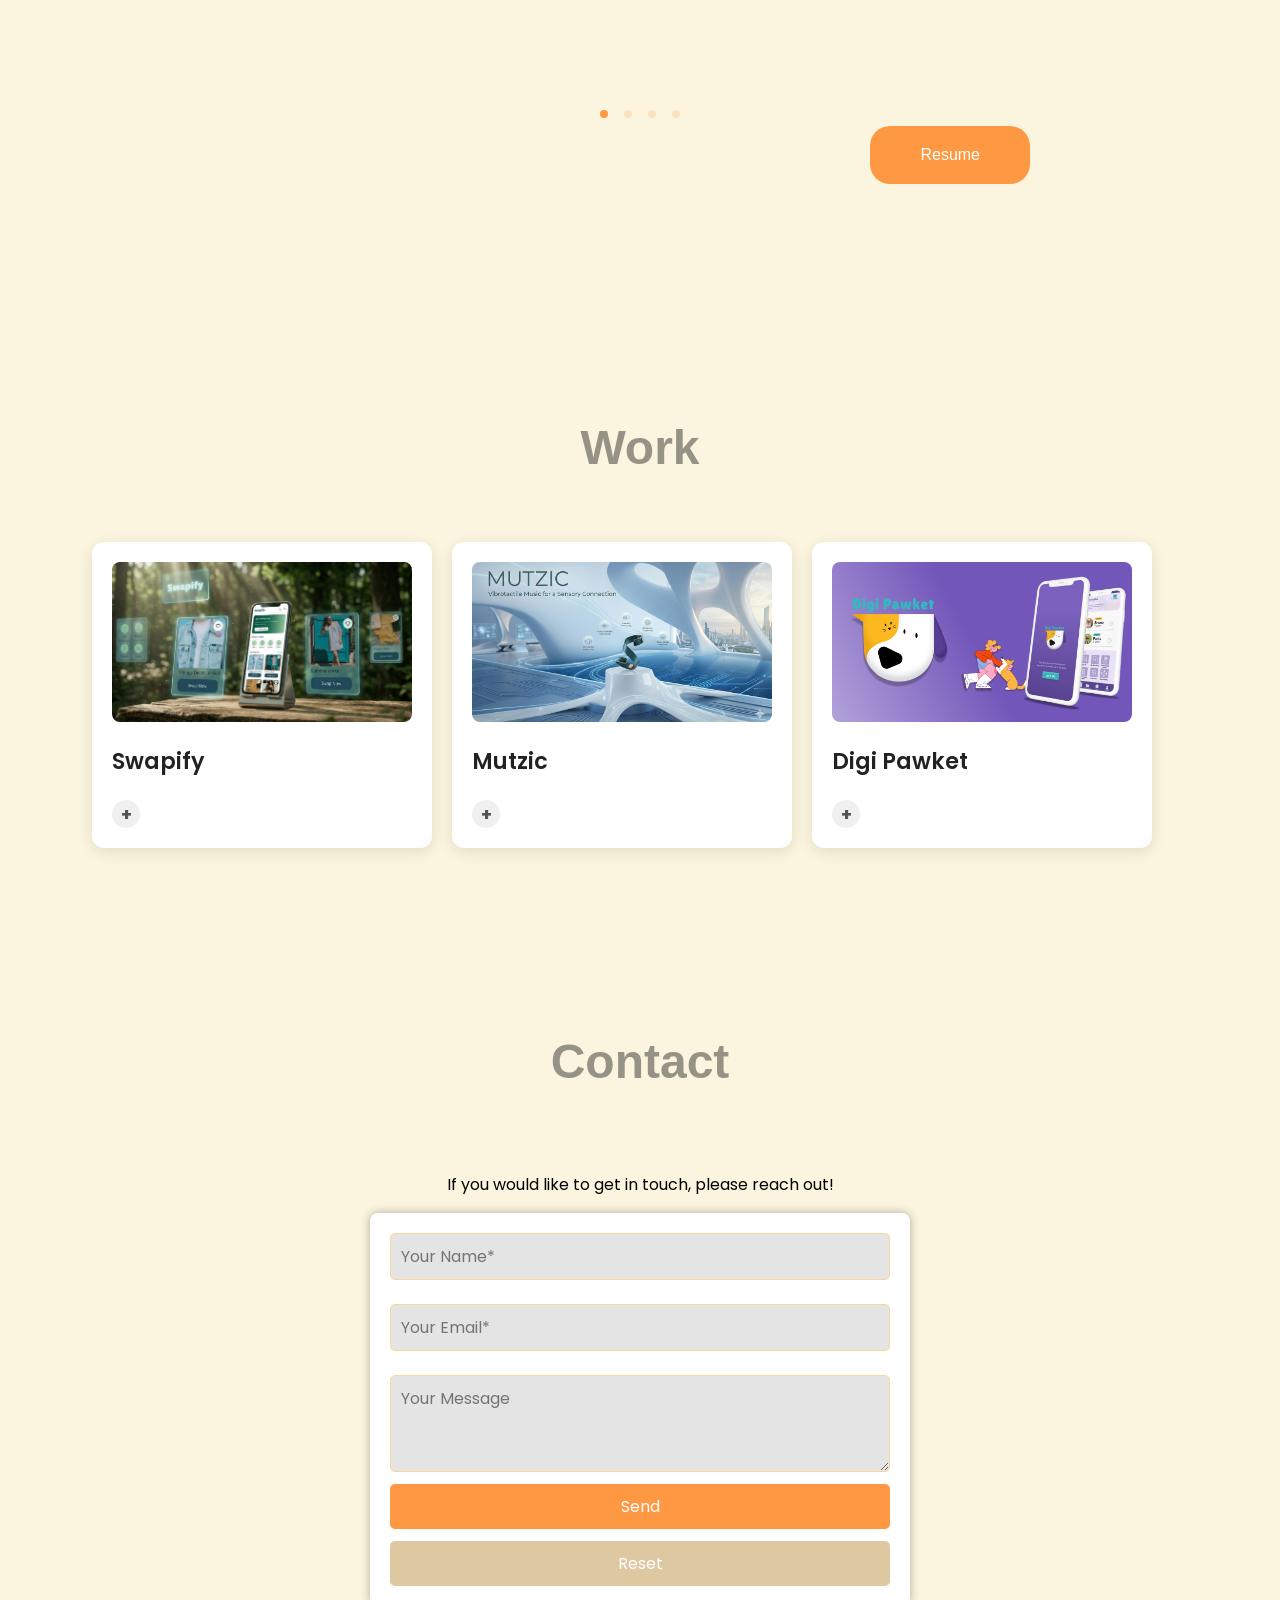
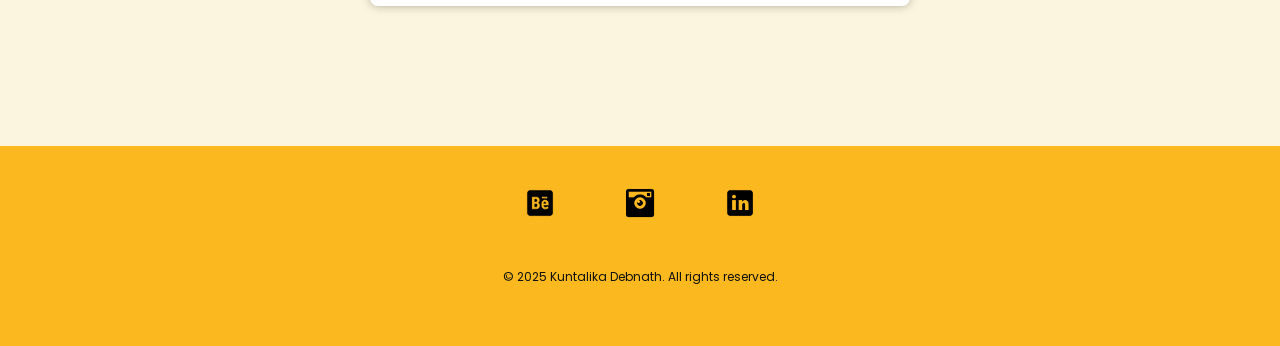
==== commit 4658c23c: "behance integration for digipawket" ====
--- a/index.html
+++ b/index.html
@@ -186,7 +186,7 @@
                   <p>Digi Pawket is a centralised digital platform that helps pet owners store, manage, and share all essential information about their pets in one place. Today, pet records like vaccination certificates, medical history, and insurance documents are often scattered across clinics or kept in physical formats, making them hard to access when needed—especially during emergencies or travel. This app solves that by offering a secure document vault, smart reminders for health and care routines, and controlled sharing with vets, boarding facilities, and authorities. It also includes features like QR-based identification for lost pets and travel support with regulations and document readiness. The goal is to make pet care more organised, accessible, and stress-free by ensuring that all critical information is always available when it matters most.</p>
               </div>
               <div class="card-actions">
-                  <a href="resources/images/wip.jpg" target="_blank" class="btn">View Case Study</a>
+                  <a href="https://www.behance.net/gallery/246237543/A-Digital-Locker-for-Pets-App-design" target="_blank" class="btn">View Case Study</a>
               </div>
           </div>
           
--- a/styles.css
+++ b/styles.css
@@ -326,7 +326,7 @@
 .work-container {
   position: relative;
   height: auto; /* or 100vh, or whatever makes sense */
-  padding-top: 150px;    /* Adjust as needed */
+  padding-top: 50px;    /* Reduced to eliminate gap from hidden My Stack section */
   padding-bottom: 80px;  /* Reduced to bring next section closer */
   overflow: hidden;
 }
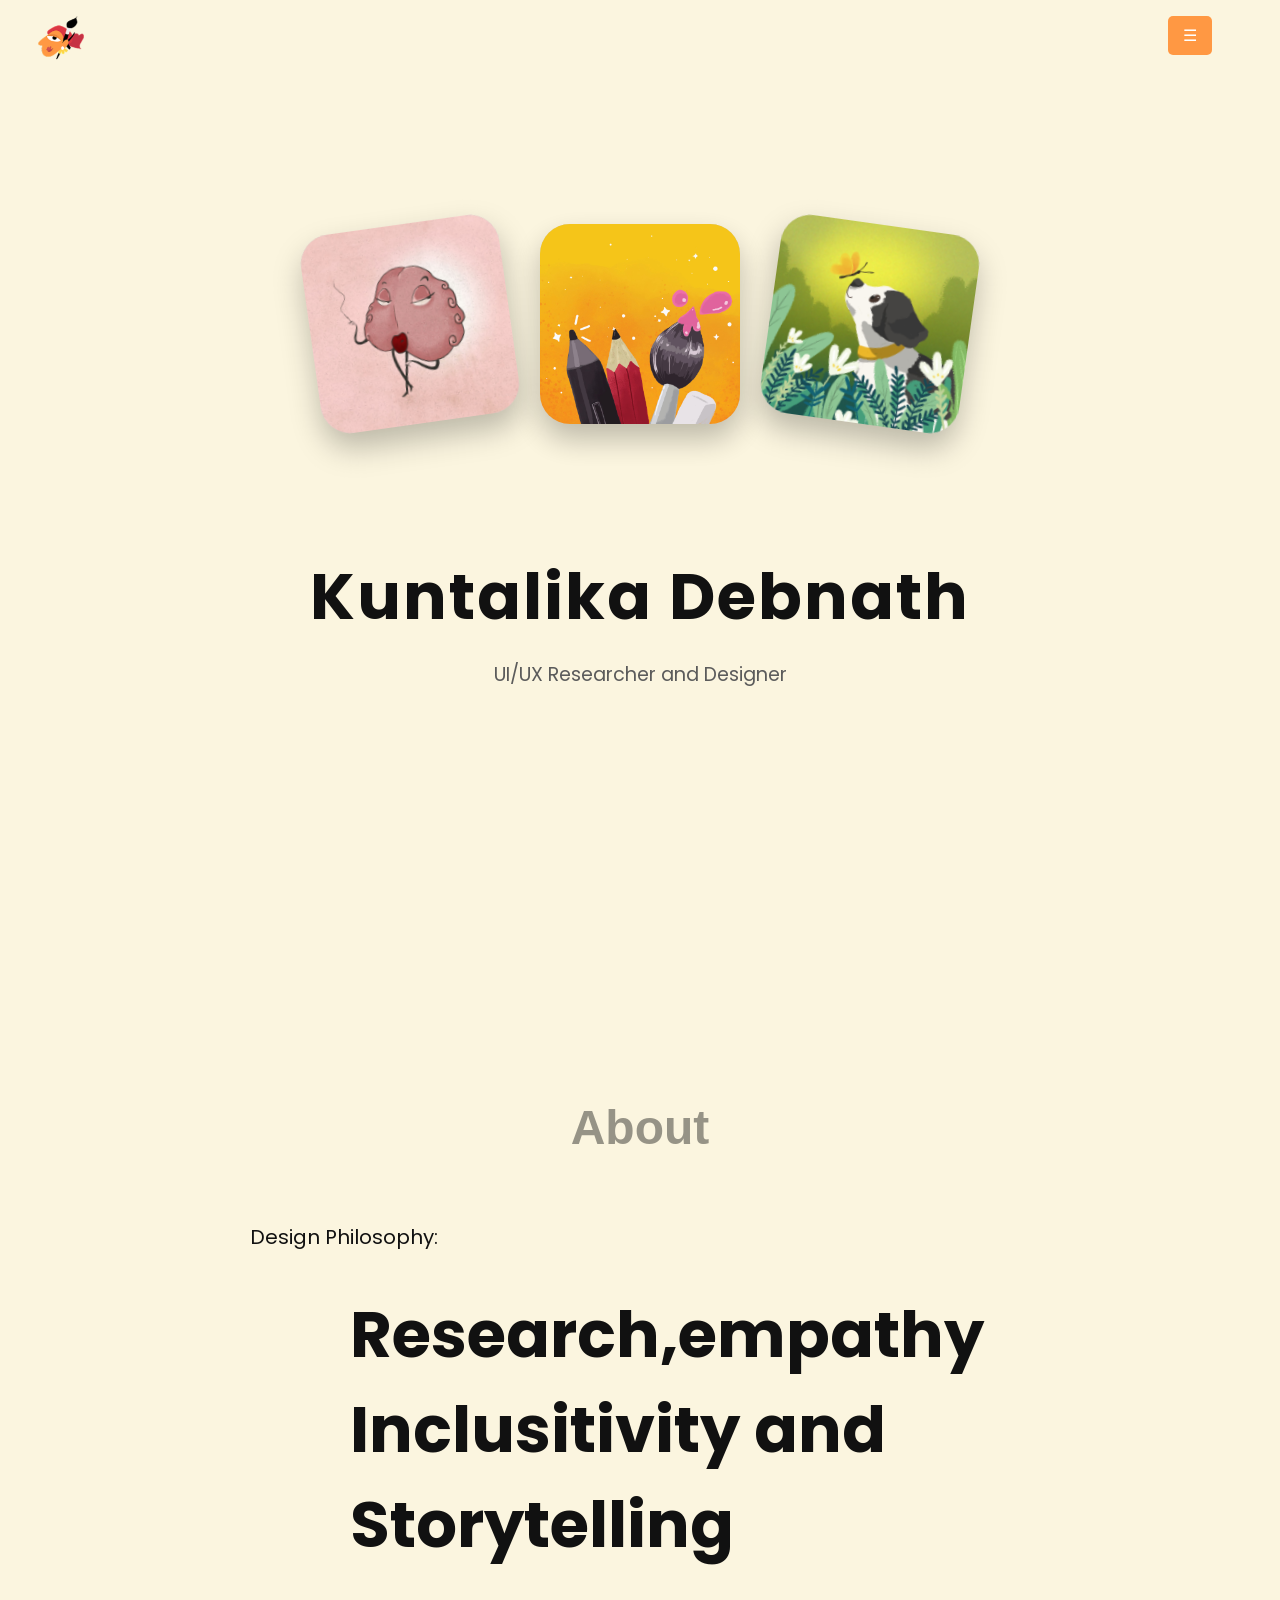
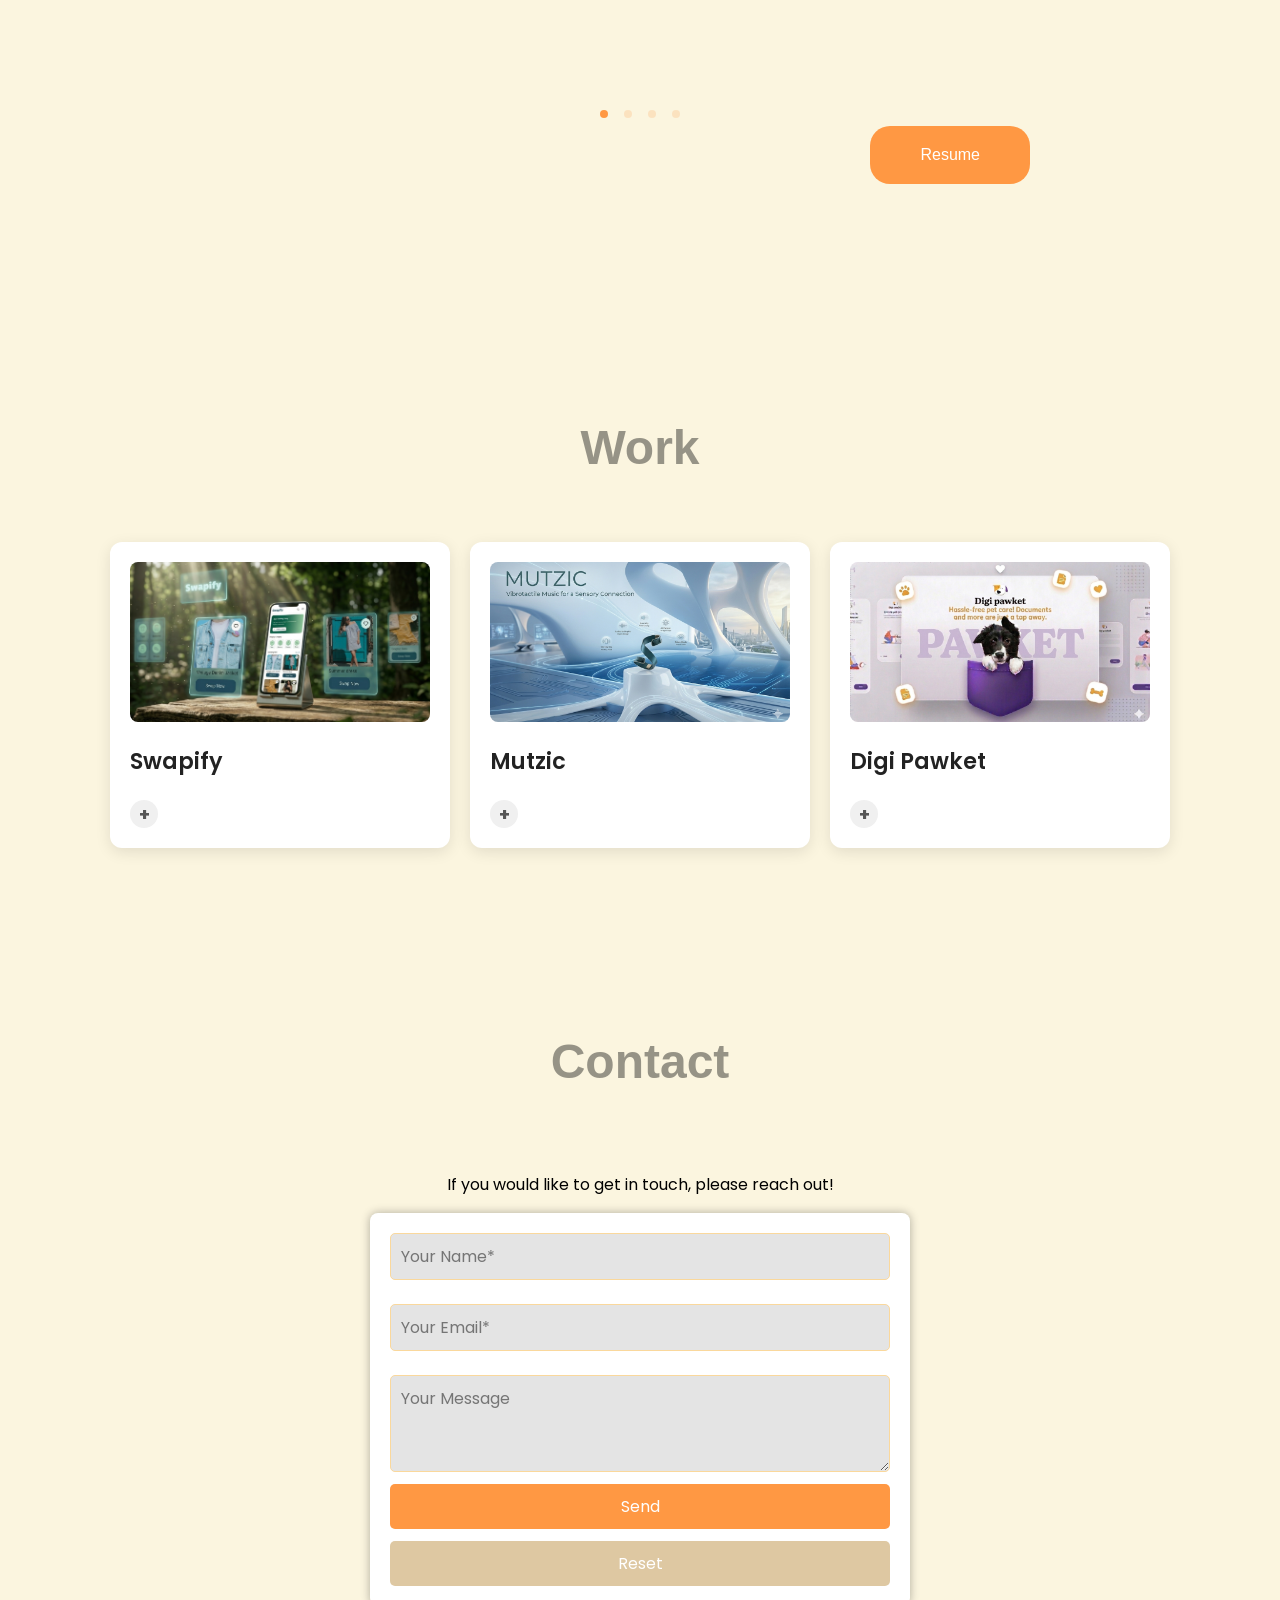
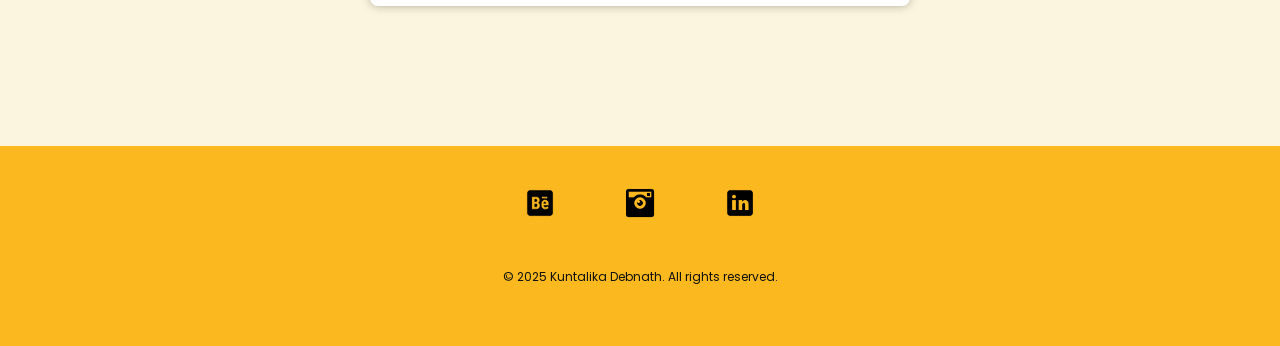
==== commit cbc30339: "updated digi pawket poster" ====
--- a/index.html
+++ b/index.html
@@ -178,7 +178,7 @@
       <!-- Card 3 -->
       <div class="card" data-index="2">
           <div class="card-image">
-              <img src="resources/images/card01.jpg" alt="Project 3">
+              <img src="resources/images/digi_pawket.jpg" alt="Project 3">
           </div>
           <h3 class="card-title">Digi Pawket</h3>
           <div class="card-content">
